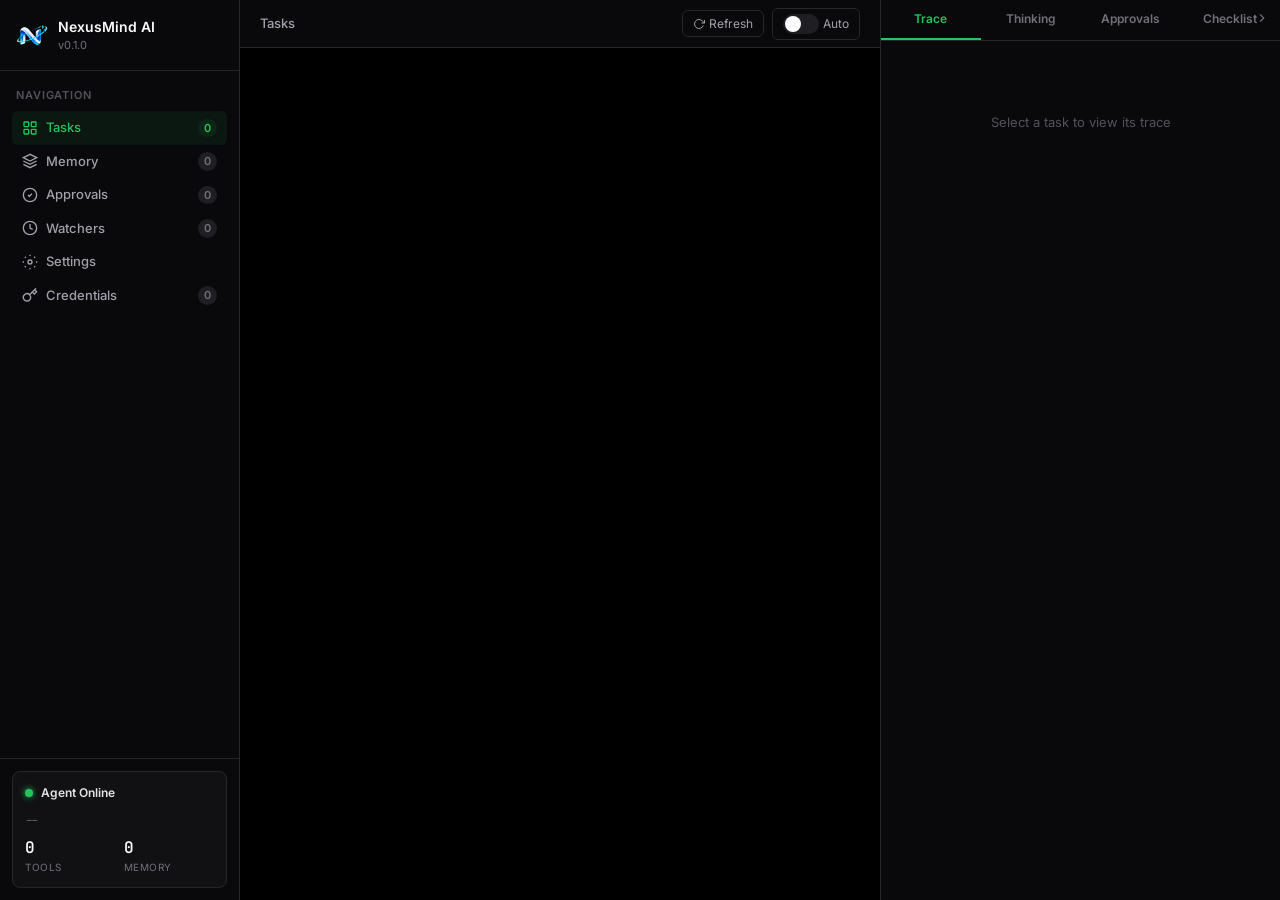
==== api/dashboard.html @ e497a843 "fix(live): dedup 3x Thinking — WS/SSE/poll shared key, WS-primary poll" ====
﻿<!DOCTYPE html>
<html lang="en">
<head>
    <meta charset="UTF-8">
    <meta name="viewport" content="width=device-width, initial-scale=1.0">
    <title>NexusMind AI</title>
    <link rel="icon" type="image/png" href="/docs/favicon.png">
    <link rel="preconnect" href="https://fonts.googleapis.com">
    <link href="https://fonts.googleapis.com/css2?family=Inter:wght@300;400;500;600;700&family=JetBrains+Mono:wght@400;500&display=swap" rel="stylesheet">
    <style>
        :root{--bg0:#000;--bg1:#09090b;--bg2:#111113;--bg3:#18181b;--bg4:#1f1f23;--bg5:#27272a;--border:#27272a;--bhover:#3f3f46;--t1:#fafafa;--t2:#e4e4e7;--t3:#a1a1aa;--t4:#71717a;--t5:#52525b;--accent:#22c55e;--ahov:#16a34a;--abg:rgba(34,197,94,.08);--abad:rgba(34,197,94,.25);--blue:#3b82f6;--bbg:rgba(59,130,246,.08);--bad:rgba(59,130,246,.25);--purple:#a855f7;--pbg:rgba(168,85,247,.08);--pad:rgba(168,85,247,.25);--yellow:#eab308;--ybg:rgba(234,179,8,.08);--yad:rgba(234,179,8,.25);--red:#ef4444;--rbg:rgba(239,68,68,.08);--rad:rgba(239,68,68,.25);--r:6px;--rm:8px;--rl:12px;--tr:120ms ease;--mono:'JetBrains Mono','SF Mono',monospace}
        *{margin:0;padding:0;box-sizing:border-box}
        body{font-family:'Inter',-apple-system,BlinkMacSystemFont,sans-serif;background:var(--bg0);color:var(--t2);-webkit-font-smoothing:antialiased;line-height:1.5;overflow:hidden;height:100vh}
        ::-webkit-scrollbar{width:6px;height:6px}::-webkit-scrollbar-track{background:transparent}::-webkit-scrollbar-thumb{background:var(--bg5);border-radius:3px}
        .app{display:flex;height:100vh}

        .sidebar{width:240px;background:var(--bg1);border-right:1px solid var(--border);display:flex;flex-direction:column;flex-shrink:0}
        .sb-head{padding:16px;border-bottom:1px solid var(--border);display:flex;align-items:center;gap:10px}
        .sb-logo{width:32px;height:32px;border-radius:8px;flex-shrink:0;object-fit:contain}
        .sb-brand-name{font-size:14px;font-weight:600;color:var(--t1)}.sb-brand-sub{font-size:11px;color:var(--t4)}
        .sb-section{padding:16px 12px 8px}.sb-section-title{font-size:11px;font-weight:600;color:var(--t5);text-transform:uppercase;letter-spacing:.08em;padding:0 4px;margin-bottom:8px}
        .sb-nav{list-style:none}.sb-nav a{display:flex;align-items:center;gap:8px;padding:7px 10px;border-radius:var(--r);color:var(--t3);text-decoration:none;font-size:13px;font-weight:500;transition:all var(--tr);cursor:pointer}
        .sb-nav a:hover{background:var(--bg3);color:var(--t2)}.sb-nav a.active{background:var(--abg);color:var(--accent)}
        .sb-nav .nb{margin-left:auto;font-size:11px;font-weight:600;background:var(--bg4);color:var(--t4);padding:1px 6px;border-radius:10px}
        .sb-nav a.active .nb{background:var(--abg);color:var(--accent)}
        .sb-nav .nb.alert{background:var(--rbg);color:var(--red);animation:pulse 1.5s ease-in-out infinite}
        .sb-status{padding:12px;margin-top:auto;border-top:1px solid var(--border)}
        .as-card{background:var(--bg2);border:1px solid var(--border);border-radius:var(--rm);padding:12px}
        .as-top{display:flex;align-items:center;gap:8px;margin-bottom:10px}
        .sdot{width:8px;height:8px;border-radius:50%;flex-shrink:0}.sdot.on{background:var(--accent);box-shadow:0 0 6px var(--accent)}.sdot.off{background:var(--red)}
        .sstats{display:grid;grid-template-columns:1fr 1fr;gap:8px}
        .sval{font-size:16px;font-weight:600;color:var(--t1);font-family:var(--mono)}.slbl{font-size:10px;color:var(--t4);text-transform:uppercase;letter-spacing:.05em}

        .main{flex:1;display:flex;flex-direction:column;min-width:0}
        .topbar{height:48px;border-bottom:1px solid var(--border);display:flex;align-items:center;justify-content:space-between;padding:0 20px;background:var(--bg1);flex-shrink:0}
        .topbar-title{font-size:13px;font-weight:500;color:var(--t3)}
        .topbar-right{display:flex;align-items:center;gap:8px}
        .tb-btn{background:none;border:1px solid var(--border);color:var(--t3);border-radius:var(--r);padding:5px 10px;font-size:12px;font-family:inherit;cursor:pointer;transition:all var(--tr);display:flex;align-items:center;gap:4px}
        .tb-btn:hover{border-color:var(--bhover);color:var(--t2);background:var(--bg3)}
        .page{flex:1;overflow-y:auto;padding:20px}

        .rpanel{width:400px;border-left:1px solid var(--border);background:var(--bg1);display:flex;flex-direction:column;flex-shrink:0;overflow:hidden;transition:width .25s ease;position:relative}
        .rpanel-toggle{position:absolute;top:7px;right:7px;z-index:5;background:none;border:none;color:var(--t4);cursor:pointer;padding:4px;border-radius:6px;display:flex;align-items:center}
        .rpanel-toggle:hover{color:var(--t1);background:var(--bg3)}
        .rpanel-toggle svg{transition:transform .25s ease}
        body.rp-min .rpanel{width:36px}
        body.rp-min .rpanel-tabs,body.rp-min .rpanel-body{display:none}
        body.rp-min .rpanel-toggle{position:static;margin-top:8px;align-self:center}
        body.rp-min .rpanel-toggle svg{transform:rotate(180deg)}
        .rp-collapsed-label{display:none;writing-mode:vertical-rl;font-size:10px;font-weight:600;letter-spacing:2px;text-transform:uppercase;color:var(--t4);margin-top:12px;cursor:pointer;user-select:none}
        body.rp-min .rp-collapsed-label{display:block}
        .rp-collapsed-label:hover{color:var(--accent)}
        .rpanel-tabs{display:flex;border-bottom:1px solid var(--border);flex-shrink:0}
        .rpanel-tab{flex:1;padding:10px;text-align:center;font-size:12px;font-weight:600;color:var(--t4);cursor:pointer;border-bottom:2px solid transparent;transition:all var(--tr)}
        .rpanel-tab:hover{color:var(--t2)}.rpanel-tab.active{color:var(--accent);border-bottom-color:var(--accent)}
        .rpanel-body{flex:1;overflow-y:auto;padding:12px}

        .input-card{background:var(--bg2);border:1px solid var(--border);border-radius:var(--rl);padding:16px 20px;margin-bottom:16px}
        .input-row{display:flex;gap:8px}
        .input-field{flex:1;background:var(--bg0);border:1px solid var(--border);border-radius:var(--r);padding:10px 14px;color:var(--t1);font-family:'Inter',sans-serif;font-size:13px;transition:all var(--tr);outline:none}
        .input-field::placeholder{color:var(--t5)}.input-field:focus{border-color:var(--accent);box-shadow:0 0 0 1px var(--accent)}
        .btn{border:none;border-radius:var(--r);padding:8px 16px;font-weight:600;font-size:13px;font-family:'Inter',sans-serif;cursor:pointer;transition:all var(--tr);display:inline-flex;align-items:center;gap:6px;white-space:nowrap}
        .btn-p{background:var(--accent);color:#000}.btn-p:hover{background:var(--ahov)}.btn-p:disabled{opacity:.4;cursor:not-allowed}
        .btn-g{background:transparent;color:var(--t3);border:1px solid var(--border)}.btn-g:hover{background:var(--bg3);color:var(--t2);border-color:var(--bhover)}
        .btn-d{background:var(--rbg);color:var(--red);border:1px solid var(--rad)}.btn-d:hover{background:rgba(239,68,68,.15)}
        .btn-sm{padding:5px 10px;font-size:12px}

        .loading-bar{display:flex;align-items:center;gap:10px;padding:14px 16px;background:var(--bg2);border:1px solid var(--border);border-radius:var(--rm);margin-bottom:12px}
        .spinner{width:14px;height:14px;border:2px solid var(--bg5);border-top-color:var(--accent);border-radius:50%;animation:spin .6s linear infinite}
        @keyframes spin{to{transform:rotate(360deg)}}

        .task-list{display:flex;flex-direction:column;gap:6px}
        .task-card{background:var(--bg2);border:1px solid var(--border);border-radius:var(--rm);padding:14px 16px;cursor:pointer;transition:all var(--tr)}
        .task-card:hover{border-color:var(--bhover)}.task-card.sel{border-color:var(--abad);background:var(--abg)}
        .tc-row{display:flex;justify-content:space-between;align-items:flex-start;gap:12px;margin-bottom:6px}
        .tc-goal{font-size:13px;font-weight:500;color:var(--t1);line-height:1.4;flex:1}
        .badge{font-size:10px;font-weight:600;padding:2px 8px;border-radius:100px;text-transform:uppercase;letter-spacing:.03em;flex-shrink:0}
        .b-completed{background:var(--abg);color:var(--accent)}.b-failed{background:var(--rbg);color:var(--red)}
        .b-executing{background:var(--ybg);color:var(--yellow)}.b-planning{background:var(--pbg);color:var(--purple)}.b-pending{background:var(--bbg);color:var(--blue)}.b-needs_instruction{background:var(--ybg);color:var(--yellow);border:1px dashed var(--yellow)}
        .tc-meta{display:flex;gap:12px;font-size:11px;color:var(--t4);font-family:var(--mono)}
        .tc-result{margin-top:8px;padding-top:8px;border-top:1px solid var(--border);font-size:12px;color:var(--t3);line-height:1.5}
        .tc-error{margin-top:8px;padding:8px 10px;background:var(--rbg);border:1px solid var(--rad);border-radius:var(--r);font-size:12px;color:var(--red)}
        .tc-actions{display:flex;gap:4px;margin-top:8px}

        .detail-header{display:flex;align-items:center;gap:8px;margin-bottom:16px}
        .detail-goal{font-size:16px;font-weight:600;color:var(--t1);flex:1}
        .detail-section{margin-bottom:16px}
        .detail-label{font-size:11px;font-weight:600;color:var(--t5);text-transform:uppercase;letter-spacing:.05em;margin-bottom:8px}
        .detail-text{font-size:13px;color:var(--t2);line-height:1.6}
        .detail-code{font-family:var(--mono);font-size:12px;background:var(--bg2);border:1px solid var(--border);border-radius:var(--r);padding:12px;color:var(--t2);overflow-x:auto;white-space:pre-wrap;word-break:break-all}

        .timeline{position:relative;padding-left:24px}
        .timeline::before{content:'';position:absolute;left:7px;top:0;bottom:0;width:1px;background:var(--border)}
        .tl-step{position:relative;margin-bottom:12px}
        .tl-dot{position:absolute;left:-20px;top:4px;width:12px;height:12px;border-radius:50%;border:2px solid var(--bg0)}
        .tl-dot.success{background:var(--accent);box-shadow:0 0 6px rgba(34,197,94,.4)}.tl-dot.failed{background:var(--red);box-shadow:0 0 6px rgba(239,68,68,.4)}
        .tl-dot.running{background:var(--yellow);animation:pulse 1.5s ease-in-out infinite}.tl-dot.pending{background:var(--t5)}
        .tl-dot.skipped{background:var(--bg4)}
        .todo-row{display:flex;align-items:center;gap:8px;padding:5px 0;border-bottom:1px dashed var(--border);font-size:13px;color:var(--t2)}
        .todo-row:last-child{border-bottom:none}
        .todo-check{font-family:var(--mono);font-size:12px;width:14px;flex-shrink:0;color:var(--t5)}
        .todo-title{flex:1}
        .todo-title.done{text-decoration:line-through;color:var(--t5)}
        .todo-title.skipped{text-decoration:line-through;color:var(--t5);opacity:.7}
        @keyframes pulse{0%,100%{opacity:1}50%{opacity:.4}}
        .tl-card{background:var(--bg2);border:1px solid var(--border);border-radius:var(--rm);padding:12px 14px;transition:all var(--tr)}
        .tl-card:hover{border-color:var(--bhover)}
        .tl-top{display:flex;justify-content:space-between;align-items:center;margin-bottom:4px}
        .tl-num{font-size:11px;font-weight:700;color:var(--t4);font-family:var(--mono)}
        .tl-desc{font-size:13px;font-weight:500;color:var(--t1)}
        .tl-tool{display:inline-flex;align-items:center;gap:4px;font-size:11px;font-weight:600;padding:2px 8px;border-radius:100px;background:var(--bbg);color:var(--blue);margin-top:6px}
        .tl-tool.high{background:var(--ybg);color:var(--yellow)}
        .tl-detail{margin-top:8px;font-family:var(--mono);font-size:11px;color:var(--t4);background:var(--bg3);border-radius:var(--r);padding:8px 10px;max-height:120px;overflow-y:auto;display:none;white-space:pre-wrap;word-break:break-all;line-height:1.5}
        .tl-detail.show{display:block}
        .tl-expand{font-size:11px;color:var(--t4);cursor:pointer;margin-top:4px}.tl-expand:hover{color:var(--accent)}

        .trace-item{padding:10px 12px;border-bottom:1px solid var(--border);transition:background var(--tr);cursor:pointer}
        .trace-item:hover{background:var(--bg3)}.trace-item:last-child{border-bottom:none}
        .ti-top{display:flex;justify-content:space-between;align-items:center;margin-bottom:4px}
        .ti-name{display:flex;align-items:center;gap:6px;font-size:12px;font-weight:500;color:var(--t2)}
        .ti-dot{width:6px;height:6px;border-radius:50%;flex-shrink:0}
        .ti-dot.reasoning{background:var(--purple)}.ti-dot.tool_call{background:var(--blue)}.ti-dot.approval{background:var(--yellow)}.ti-dot.error{background:var(--red)}
        .ti-time{font-size:10px;font-family:var(--mono);color:var(--t5)}
        .ti-detail{font-size:11px;color:var(--t4);font-family:var(--mono);max-height:60px;overflow:hidden;text-overflow:ellipsis;line-height:1.4}

        .approval-card{background:var(--bg2);border:1px solid var(--border);border-left:3px solid var(--yellow);border-radius:var(--rm);padding:12px;margin-bottom:8px}
        .ac-desc{font-size:12px;color:var(--t2);margin-bottom:8px}.ac-desc strong{color:var(--yellow)}
        .ac-actions{display:flex;gap:6px}

        .think-list{display:flex;flex-direction:column;gap:6px}
        .think-item{background:var(--bg2);border:1px solid var(--border);border-left:3px solid var(--t5);border-radius:var(--rm);padding:10px 12px;animation:fadeIn .2s ease}
        .think-item.received{border-left-color:var(--blue)}.think-item.thinking{border-left-color:var(--purple)}.think-item.step_running{border-left-color:var(--blue)}
        .think-item.tool_output{border-left-color:var(--blue)}.think-item.done{border-left-color:var(--accent)}.think-item.error{border-left-color:var(--red)}
        .think-msg{font-size:12px;font-weight:500;color:var(--t1);display:flex;align-items:center;gap:6px}
        .think-detail{margin-top:6px;font-family:var(--mono);font-size:11px;color:var(--t4);white-space:pre-wrap;word-break:break-word;line-height:1.5;max-height:120px;overflow-y:auto;display:none;background:var(--bg3);border-radius:var(--r);padding:8px 10px}
        .think-detail.show{display:block}
        .think-time{font-size:10px;font-family:var(--mono);color:var(--t5);margin-top:4px}
        .live-stream{background:var(--pbg);border:1px solid var(--pad);border-left:3px solid var(--purple);border-radius:var(--rm);padding:10px 12px;margin-bottom:10px;animation:fadeIn .2s ease}
        .live-stream-head{font-size:10px;font-weight:700;color:var(--purple);letter-spacing:.06em;text-transform:uppercase;margin-bottom:6px;display:flex;align-items:center;gap:6px}
        .live-stream-body{font-family:var(--mono);font-size:11px;color:var(--t2);line-height:1.6;white-space:pre-wrap;word-break:break-word;max-height:240px;overflow-y:auto;background:var(--bg3);border-radius:var(--r);padding:8px 10px;min-height:28px}
        .stream-cursor{display:inline-block;width:7px;height:14px;background:var(--purple);margin-left:2px;vertical-align:middle;animation:blink 1s step-end infinite}
        @keyframes blink{0%,50%{opacity:1}51%,100%{opacity:0}}
        @keyframes fadeIn{from{opacity:0;transform:translateY(-4px)}to{opacity:1}}

        .mem-search{display:flex;gap:8px;margin-bottom:12px}
        .mem-filters{display:flex;gap:4px;margin-bottom:12px;flex-wrap:wrap}
        .mem-filter{font-size:11px;font-weight:500;padding:4px 10px;border-radius:100px;border:1px solid var(--border);background:transparent;color:var(--t3);cursor:pointer;transition:all var(--tr)}
        .mem-filter:hover{border-color:var(--bhover);color:var(--t2)}.mem-filter.active{background:var(--abg);color:var(--accent);border-color:var(--abad)}
        .mem-card{background:var(--bg2);border:1px solid var(--border);border-radius:var(--rm);padding:12px;margin-bottom:6px}
        .mem-content{font-size:12px;color:var(--t2);line-height:1.5;margin-bottom:6px}
        .mem-cat{font-size:10px;font-weight:600;padding:2px 6px;border-radius:100px;display:inline-block}
        .mem-cat.reflection{background:var(--pbg);color:var(--purple)}.mem-cat.task_outcome{background:var(--bbg);color:var(--blue)}.mem-cat.skill{background:var(--abg);color:var(--accent)}

        .empty{text-align:center;padding:40px 20px;color:var(--t5);font-size:13px}
        .empty-big{padding:60px 20px}
        .empty-sub{font-size:12px;color:var(--t5);margin-top:4px}
        .toggle{position:relative;width:36px;height:20px;background:var(--bg4);border-radius:10px;cursor:pointer;transition:background var(--tr);border:none}
        .toggle.on{background:var(--accent)}
        .toggle::after{content:'';position:absolute;top:2px;left:2px;width:16px;height:16px;background:#fff;border-radius:50%;transition:transform var(--tr)}
        .toggle.on::after{transform:translateX(16px)}
        .setting-row{display:flex;justify-content:space-between;align-items:center;padding:12px 0;border-bottom:1px solid var(--border)}
        .setting-label{font-size:13px;color:var(--t2)}.setting-desc{font-size:11px;color:var(--t4);margin-top:2px}
        .tool-item{display:flex;justify-content:space-between;align-items:center;padding:8px 0;border-bottom:1px solid var(--border)}
        .tool-name{font-size:13px;font-family:var(--mono);color:var(--t2)}
        .tool-risk{font-size:10px;font-weight:600;padding:2px 6px;border-radius:100px}.tool-risk.high{background:var(--ybg);color:var(--yellow)}.tool-risk.normal{background:var(--bg3);color:var(--t4)}

        @media(max-width:900px){.sidebar{width:60px}.sb-brand-name,.sb-brand-sub,.sb-section-title,.sb-nav span,.sb-nav .nb,.sstats{display:none}.sb-nav a{justify-content:center;padding:10px}.sb-status{padding:8px}}

        .modal-overlay{position:fixed;top:0;left:0;width:100%;height:100%;background:rgba(0,0,0,.6);backdrop-filter:blur(4px);display:flex;align-items:center;justify-content:center;z-index:9999;opacity:0;animation:modalIn .15s ease forwards}
        .modal{background:var(--bg2);border:1px solid var(--border);border-radius:var(--rl);padding:24px;min-width:360px;max-width:440px;box-shadow:0 16px 48px rgba(0,0,0,.5);transform:scale(.95);animation:modalScale .15s ease forwards}
        .modal-icon{width:40px;height:40px;border-radius:50%;display:flex;align-items:center;justify-content:center;margin-bottom:16px}
        .modal-icon.warn{background:var(--rbg);border:1px solid var(--rad)}.modal-icon.warn svg{color:var(--red)}
        .modal-icon.info{background:var(--bbg);border:1px solid var(--bad)}.modal-icon.info svg{color:var(--blue)}
        .modal-icon.err{background:var(--rbg);border:1px solid var(--rad)}.modal-icon.err svg{color:var(--red)}
        .modal-title{font-size:15px;font-weight:600;color:var(--t1);margin-bottom:6px}
        .modal-desc{font-size:13px;color:var(--t3);line-height:1.5;margin-bottom:20px}
        .modal-actions{display:flex;gap:8px;justify-content:flex-end}
        @keyframes modalIn{to{opacity:1}}
        @keyframes modalScale{to{transform:scale(1)}}
    </style>
</head>
<body>
<div class="app">
    <aside class="sidebar">
        <div class="sb-head">
            <img class="sb-logo" src="/docs/nexusmind-dark-icon.png" alt="NexusMind AI" onerror="this.style.background='var(--accent)';this.alt='N'" />
            <div><div class="sb-brand-name">NexusMind AI</div><div class="sb-brand-sub">v0.1.0</div></div>
        </div>
        <div class="sb-section">
            <div class="sb-section-title">Navigation</div>
            <ul class="sb-nav">
                <li><a class="active" data-page="tasks" onclick="switchPage('tasks')">
                    <svg width="16" height="16" viewBox="0 0 24 24" fill="none" stroke="currentColor" stroke-width="2"><rect x="3" y="3" width="7" height="7" rx="1"/><rect x="14" y="3" width="7" height="7" rx="1"/><rect x="3" y="14" width="7" height="7" rx="1"/><rect x="14" y="14" width="7" height="7" rx="1"/></svg>
                    <span>Tasks</span><span class="nb" id="taskCount">0</span></a></li>
                <li><a data-page="memory" onclick="switchPage('memory')">
                    <svg width="16" height="16" viewBox="0 0 24 24" fill="none" stroke="currentColor" stroke-width="2"><path d="M12 2L2 7l10 5 10-5-10-5z"/><path d="M2 17l10 5 10-5"/><path d="M2 12l10 5 10-5"/></svg>
                    <span>Memory</span><span class="nb" id="memCount">0</span></a></li>
                <li><a data-page="approvals" onclick="switchPage('approvals')">
                    <svg width="16" height="16" viewBox="0 0 24 24" fill="none" stroke="currentColor" stroke-width="2"><path d="M12 22c5.523 0 10-4.477 10-10S17.523 2 12 2 2 6.477 2 12s4.477 10 10 10z"/><path d="M9 12l2 2 4-4"/></svg>
                    <span>Approvals</span><span class="nb" id="approvalCount">0</span></a></li>
                <li><a data-page="watchers" onclick="switchPage('watchers')">
                    <svg width="16" height="16" viewBox="0 0 24 24" fill="none" stroke="currentColor" stroke-width="2"><circle cx="12" cy="12" r="10"/><polyline points="12 6 12 12 16 14"/></svg>
                    <span>Watchers</span><span class="nb" id="watcherCount">0</span></a></li>
                <li><a data-page="settings" onclick="switchPage('settings')">
                    <svg width="16" height="16" viewBox="0 0 24 24" fill="none" stroke="currentColor" stroke-width="2"><circle cx="12" cy="12" r="3"/><path d="M12 1v2M12 21v2M4.22 4.22l1.42 1.42M18.36 18.36l1.42 1.42M1 12h2M21 12h2M4.22 19.78l1.42-1.42M18.36 5.64l1.42-1.42"/></svg>
                    <span>Settings</span></a></li>
                <li><a data-page="credentials" onclick="switchPage('credentials')">
                    <svg width="16" height="16" viewBox="0 0 24 24" fill="none" stroke="currentColor" stroke-width="2"><path d="M21 2l-2 2m-7.61 7.61a5.5 5.5 0 1 1-7.778 7.778 5.5 5.5 0 0 1 7.777-7.777zm0 0L15.5 7.5m0 0l3 3L22 7l-3-3m-3.5 3.5L19 4"/></svg>
                    <span>Credentials</span><span class="nb" id="credCount">0</span></a></li>
            </ul>
        </div>
        <div class="sb-status">
            <div class="as-card">
                <div class="as-top"><div class="sdot on" id="agentDot"></div><span style="font-size:12px;font-weight:600;color:var(--t2)" id="agentLabel">Agent Online</span></div>
                <div style="font-size:11px;color:var(--t4);margin-bottom:8px;font-family:var(--mono)" id="agentModel">--</div>
                <div class="sstats">
                    <div><div class="sval" id="toolCount">0</div><div class="slbl">Tools</div></div>
                    <div><div class="sval" id="memSize">0</div><div class="slbl">Memory</div></div>
                </div>
            </div>
        </div>
    </aside>

    <div class="main">
        <div class="topbar">
            <div class="topbar-title" id="pageTitle">Tasks</div>
            <div class="topbar-right">
                <button class="tb-btn" onclick="refreshAll()">
                    <svg width="12" height="12" viewBox="0 0 24 24" fill="none" stroke="currentColor" stroke-width="2"><polyline points="23 4 23 10 17 10"/><path d="M20.49 15a9 9 0 1 1-2.12-9.36L23 10"/></svg>
                    Refresh
                </button>
                <button class="tb-btn" id="autoRefreshBtn" onclick="toggleAutoRefresh()">
                    <div class="toggle" id="autoToggle"></div>
                    Auto
                </button>
            </div>
        </div>
        <div class="page" id="pageContent"></div>
    </div>

    <aside class="rpanel">
        <button class="rpanel-toggle" onclick="toggleRPanel()" title="Minimize / restore panel (state is remembered)">
            <svg width="14" height="14" viewBox="0 0 24 24" fill="none" stroke="currentColor" stroke-width="2"><polyline points="9 18 15 12 9 6"/></svg>
        </button>
        <div class="rp-collapsed-label" onclick="toggleRPanel()" title="Restore panel">Panel</div>
        <div class="rpanel-tabs">
            <div class="rpanel-tab active" onclick="switchRTab('trace')">Trace</div>
            <div class="rpanel-tab" onclick="switchRTab('thinking')">Thinking</div>
            <div class="rpanel-tab" onclick="switchRTab('approvals')">Approvals</div>
            <div class="rpanel-tab" onclick="switchRTab('checklist')">Checklist</div>
        </div>
        <div class="rpanel-body" id="rpanelBody">
            <div class="empty empty-big">Select a task to view its trace</div>
        </div>
    </aside>
</div>

<script>
const S={tasks:[],selected:null,page:'tasks',rtab:'trace',autoRefresh:false,pollInterval:null,agentStatus:null,approvals:[],memory:[],memFilter:'all',liveEvents:[],liveTaskId:null,liveStatus:'running',livePoll:null,watchers:[]};

function esc(t){const d=document.createElement('div');d.textContent=t;return d.innerHTML}

/* ── Custom Modal ─────────────────────────────────────────────── */
function showModal({type,title,message,confirmText='Confirm',cancelText='Cancel',onConfirm}){
  const old=document.getElementById('modalRoot');if(old)old.remove();
  const svgs={danger:'<svg width="20" height="20" viewBox="0 0 24 24" fill="none" stroke="currentColor" stroke-width="2"><path d="M10.29 3.86L1.82 18a2 2 0 001.71 3h16.94a2 2 0 001.71-3L13.71 3.86a2 2 0 00-3.42 0z"/><line x1="12" y1="9" x2="12" y2="13"/><line x1="12" y1="17" x2="12.01" y2="17"/></svg>',error:'<svg width="20" height="20" viewBox="0 0 24 24" fill="none" stroke="currentColor" stroke-width="2"><circle cx="12" cy="12" r="10"/><line x1="15" y1="9" x2="9" y2="15"/><line x1="9" y1="9" x2="15" y2="15"/></svg>',info:'<svg width="20" height="20" viewBox="0 0 24 24" fill="none" stroke="currentColor" stroke-width="2"><circle cx="12" cy="12" r="10"/><line x1="12" y1="8" x2="12" y2="12"/><line x1="12" y1="16" x2="12.01" y2="16"/></svg>'};
  const ic={danger:'warn',error:'err',info:'info'};
  document.body.insertAdjacentHTML('beforeend',
    '<div class="modal-overlay" id="modalRoot"><div class="modal"><div class="modal-icon '+(ic[type]||'info')+'">'+(svgs[type]||svgs.info)+'</div><div class="modal-title">'+esc(title)+'</div><div class="modal-desc">'+esc(message)+'</div><div class="modal-actions">'+(cancelText?'<button class="btn btn-g" onclick="closeModal()">'+esc(cancelText)+'</button>':'')+'<button class="btn '+(type==='danger'?'btn-d':'btn-p')+'" id="modalConfirmBtn">'+esc(confirmText)+'</button></div></div></div>');
  document.getElementById('modalConfirmBtn').onclick=()=>{closeModal();if(onConfirm)onConfirm()};
}
function closeModal(){const m=document.getElementById('modalRoot');if(m)m.remove()}
function modalConfirm(title,msg){return new Promise(r=>{showModal({type:'danger',title,message:msg,confirmText:'Delete',cancelText:'Cancel',onConfirm:()=>r(true)});document.onkeydown=e=>{if(e.key==='Escape'){closeModal();document.onkeydown=null;r(false)}}})}
function modalAlert(title,msg,type){showModal({type:type||'info',title,message:msg,confirmText:'OK',cancelText:'',onConfirm(){}})}

/* ── Navigation ───────────────────────────────────────────────── */
function switchPage(p){S.page=p;document.querySelectorAll('.sb-nav a').forEach(a=>{a.classList.toggle('active',a.dataset.page===p)});document.getElementById('pageTitle').textContent={tasks:'Tasks',memory:'Memory',approvals:'Approvals',watchers:'Watchers',settings:'Settings',credentials:'Credentials'}[p];renderPage()}
function switchRTab(t){S.rtab=t;document.querySelectorAll('.rpanel-tab').forEach((tab,i)=>{tab.classList.toggle('active',(i===0&&t==='trace')||(i===1&&t==='thinking')||(i===2&&t==='approvals')||(i===3&&t==='checklist'))});renderRPanel()}
function renderPage(){const c=document.getElementById('pageContent');if(S.page==='tasks')renderTasksPage(c);else if(S.page==='memory')renderMemoryPage(c);else if(S.page==='approvals')renderApprovalsPage(c);else if(S.page==='watchers')renderWatchersPage(c);else if(S.page==='settings')renderSettingsPage(c);else if(S.page==='credentials')renderCredentialsPage(c)}
function renderRPanel(){const c=document.getElementById('rpanelBody');if(S.rtab==='trace')renderTracePanel(c);else if(S.rtab==='thinking')renderThinkingPanel(c);else if(S.rtab==='checklist')renderChecklistPanel(c);else renderApprovalPanel(c)}

/* ── Task Views — flicker-free: shell is persistent, only taskListEl diffs ── */
let _taskRenderRaf=null; let _lastTaskListHtml="";
function getTaskListInnerHtml(){
  if(S.selected){return renderDetail(S.selected)}
  if(S.tasks.length===0){return '<div class="empty empty-big"><div style="font-size:24px;opacity:.3;margin-bottom:12px">&#9881;</div>No tasks yet<div class="empty-sub">Submit a goal above to get started</div></div>'}
  let out=""; S.tasks.forEach(t=>{
    const a=S.selected&&S.selected.id===t.id;
    const isNeeds=t.status==='needs_instruction';
    out+='<div class="task-card'+(a?' sel':'')+(isNeeds?' style="border-left:3px solid var(--yellow)"':'')+'" onclick="selectTask(\''+t.id+'\')"><div class="tc-row"><div class="tc-goal">'+(isNeeds?'⚠️ ':'')+esc(t.goal)+'</div><span class="badge b-'+t.status+'">'+t.status.replace('_',' ')+'</span></div><div class="tc-meta"><span>'+(t.steps_count||0)+' steps</span><span>'+t.id.slice(0,8)+'</span>'+(isNeeds?'<span style="color:var(--yellow)">needs instruction</span>':'')+'</div>'+(t.result?'<div class="tc-result">'+esc(t.result.slice(0,300))+'</div>':'')+(t.error?'<div class="tc-error">'+esc(t.error)+'</div>':'')+'<div class="tc-actions">'+(isNeeds?'<button class="btn btn-p btn-sm" onclick="event.stopPropagation();quickFixInstruction(\''+t.id+'\')">✨ Create Instruction</button>':'')+'<button class="btn btn-d btn-sm" onclick="event.stopPropagation();deleteTask(\''+t.id+'\')">Delete</button></div></div>'});
  return out;
}
function patchTaskListEl(){
  const el=document.getElementById('taskListEl');
  if(!el) return;
  const html=getTaskListInnerHtml();
  if(html===_lastTaskListHtml) {
    if(S.selected&&S.selected.elapsed_seconds!=null){
      const eb=document.getElementById('detailElapsed');
      if(eb) eb.textContent='⏱ '+S.selected.elapsed_seconds+'s';
      const sb=document.getElementById('detailStatus');
      if(sb) { sb.textContent=S.selected.status.replace('_',' '); sb.className='badge b-'+S.selected.status; }
    }
    return;
  }
  // elapsed-only change → patch badges without full reflow
  const strip=s=>s.replace(/id="detailElapsed"[^>]*>.*?<\/span>/g,'').replace(/id="detailStatus"[^>]*>.*?<\/span>/g,'');
  if(_lastTaskListHtml && strip(html)===strip(_lastTaskListHtml)){
    const eb=document.getElementById('detailElapsed');
    if(eb && S.selected) eb.textContent='⏱ '+S.selected.elapsed_seconds+'s';
    const sb=document.getElementById('detailStatus');
    if(sb && S.selected){ sb.textContent=S.selected.status.replace('_',' '); sb.className='badge b-'+S.selected.status; }
    _lastTaskListHtml=html;
    return;
  }
  _lastTaskListHtml=html;
  const page=document.getElementById('pageContent');
  const sTop=page? page.scrollTop : 0;
  el.innerHTML=html;
  if(page) page.scrollTop=sTop;
  setTimeout(renderStreamBubble,0);
}
function queueTaskListPatch(){
  if(_taskRenderRaf) return;
  _taskRenderRaf=requestAnimationFrame(()=>{ _taskRenderRaf=null; patchTaskListEl(); });
}
function renderTasksPage(c){
  const hasShell=c.querySelector('#taskListEl') && c.querySelector('#goalInput');
  if(hasShell){
    // incremental: keep input focus/value, only update list
    const inp=document.getElementById('goalInput');
    const keepVal=inp? inp.value : "";
    const keepFocus=document.activeElement===inp;
    patchTaskListEl();
    const inp2=document.getElementById('goalInput');
    if(inp2 && keepFocus) { inp2.focus(); try{ inp2.setSelectionRange(keepVal.length, keepVal.length);}catch(e){} }
    return;
  }
  // first build — create shell once
  _lastTaskListHtml="";
  let html='<div class="input-card"><div class="input-row"><input class="input-field" id="goalInput" placeholder="Describe what you want the agent to do..." /><button class="btn btn-p" id="submitBtn" onclick="submitTask()"><svg width="14" height="14" viewBox="0 0 24 24" fill="none" stroke="currentColor" stroke-width="2.5"><polygon points="5 3 19 12 5 21 5 3"/></svg> Run</button></div><div style="font-size:11px;color:var(--t5);margin-top:6px">AI decides steps automatically — short tasks finish in 3–5 steps, large builds stream up to 120.</div></div>';
  if(!S.selected) html+='<div id="loadingBar" class="loading-bar" style="display:none"><div class="spinner"></div><span style="font-size:12px;color:var(--t3)">Agent is working...</span><button class="btn btn-d btn-sm" style="margin-left:auto" onclick="cancelCurrentTask()">Cancel</button></div>';
  else html+='<div id="loadingBar" style="display:none"></div>';
  html+='<div class="task-list" id="taskListEl"></div>';
  c.innerHTML=html;
  const inp=document.getElementById('goalInput');
  if(inp){ inp.addEventListener('keypress',e=>{if(e.key==='Enter')submitTask()}); inp.focus(); }
  patchTaskListEl();
}

function quickFixInstruction(taskId){
  const t=S.tasks.find(x=>x.id===taskId);
  if(!t) return;
  const watcherType=t.watcher_type||'github';
  const suggestion=watcherType==='github' ? 'when a pr arrives, test every PR separately, if tests fail decline with comment, if clean and relevant merge it, otherwise reject with reason' : 'when a '+watcherType+' event arrives, handle it helpfully';
  switchPage('memory');
  setTimeout(()=>{
    const ta=document.getElementById('memNewText');
    if(ta){ta.value=suggestion; ta.focus(); ta.scrollIntoView({behavior:'smooth'});}
  },200);
}

function renderDetail(t){
  const isNeeds=t.status==='needs_instruction';
  const isRunning=['planning','executing','pending'].includes(t.status)||(S.liveTaskId===t.id&&!['completed','failed'].includes(S.liveStatus));
  let h='<div class="detail-header"><button class="btn btn-g btn-sm" onclick="S.selected=null;renderPage()">&larr; Back</button><div class="detail-goal">'+esc(t.goal)+'</div><span id="detailStatus" class="badge b-'+t.status+'">'+t.status.replace('_',' ')+'</span>'+(t.elapsed_seconds!=null?'<span id="detailElapsed" class="badge" style="background:var(--bg3);color:var(--t4);border:1px solid var(--border)">⏱ '+t.elapsed_seconds+'s</span>':'')+(isNeeds?'<button class="btn btn-p btn-sm" onclick="quickFixInstruction(\''+t.id+'\')">✨ Create Instruction</button>':'')+(isRunning?'<button class="btn btn-d btn-sm" onclick="cancelCurrentTask()">⏹ Cancel</button>':'')+'<button class="btn btn-d btn-sm" onclick="deleteTask(\''+t.id+'\')">Delete</button></div>';
  if(isNeeds){h+='<div class="detail-section" style="background:var(--ybg);border:1px solid var(--yad);border-radius:8px;padding:12px"><div style="font-size:13px;font-weight:600;color:var(--yellow);margin-bottom:6px">⚠️ Needs your instruction — nothing was executed</div><div style="font-size:12px;color:var(--t3);line-height:1.6">This watcher detected an event but you have no matching standing instruction. Add one in <b>Memory → instruction</b> to auto-handle future events. Telegram was notified (once per 6h). Click <b>Create Instruction</b> for a suggestion.</div></div>';}
  // "What is doing" banner like opencode — show active todo (in_progress) or fallback to current step
  if(isRunning){
    let activeTodo=null, activeStep=null;
    if(t.todos&&t.todos.length){activeTodo=t.todos.find(x=>x.status==='in_progress')||t.todos.find(x=>x.status==='pending')}
    if(t.steps&&t.steps.length) activeStep=t.steps[t.steps.length-1];
    const doing = activeTodo? ('Working on: '+activeTodo.title) : (activeStep? ('Doing: '+activeStep.description) : 'Thinking...');
    const tool = activeTodo? '' : (activeStep&&activeStep.tool_name? ' — '+activeStep.tool_name : '');
    h+='<div class="detail-section" style="background:var(--abg);border:1px solid var(--abad);border-radius:8px;padding:10px 12px;display:flex;align-items:center;gap:8px"><div class="spinner" style="width:14px;height:14px;border-width:2px;border-top-color:var(--accent)"></div><div style="flex:1"><div style="font-size:12px;font-weight:600;color:var(--accent)">'+esc(doing)+'<span style="font-weight:400;color:var(--t3)">'+esc(tool)+'</span></div><div style="font-size:11px;color:var(--t4)">Live — what the agent is thinking / writing right now</div></div><span style="font-size:10px;color:var(--t5)">WS live</span></div>';
    h+='<div data-stream-bubble class="live-stream" style="display:none"><div class="live-stream-head">▌ Agent is writing — word to word live</div><div data-stream-body class="live-stream-body"></div></div>';
  }
  if(S.liveEvents.length>0&&S.liveTaskId===t.id){h+='<div class="detail-section"><div class="detail-label">Live Activity <span style="font-weight:400;color:var(--t5)">('+S.liveEvents.length+' events · click detail to expand)</span></div><div class="think-list">';S.liveEvents.forEach((e,i)=>{h+='<div class="think-item '+esc(e.type)+'" onclick="this.querySelector(\'.think-detail\')&&this.querySelector(\'.think-detail\').classList.toggle(\'show\')" style="cursor:pointer"><div class="think-msg">'+thinkIcon(e,i===S.liveEvents.length-1,!['completed','failed'].includes(S.liveStatus))+esc(e.message)+'<span style="margin-left:auto;font-size:10px;color:var(--t5);font-family:var(--mono)">'+new Date(e.time*1000).toLocaleTimeString()+'</span></div>'+(e.detail?'<div class="think-detail'+(i>=S.liveEvents.length-3?' show':'')+'">'+esc(e.detail)+'</div>':'')+'</div>'});h+='</div></div>'}
  if(t.result){const isFileResult=t.result.includes('Saved to:');h+='<div class="detail-section"><div class="detail-label">Result</div><div class="detail-code" style="'+(isFileResult?'border-left:3px solid var(--accent);background:var(--abg)':'')+'">'+esc(t.result)+'</div>'+(isFileResult?'<div style="margin-top:8px;font-size:11px;color:var(--accent)">📁 Check <code>output/</code> or <code>projects/</code> folder for saved files</code></div>':'')+'</div>';}
  if(t.error)h+='<div class="detail-section"><div class="detail-label">Error</div><div class="tc-error">'+esc(t.error)+'</div></div>';
  if(t.todos&&t.todos.length>0){const done=t.todos.filter(x=>x.status==='completed').length;h+='<div class="detail-section"><div class="detail-label">TODO Checklist ('+done+'/'+t.todos.length+')</div>';t.todos.forEach(td=>{const st=td.status||'pending';let dot,chk;if(st==='completed'){dot='<span class="sdot on" style="background:var(--accent)"></span>';chk='[x]'}else if(st==='in_progress'){dot='<span class="tl-dot running" style="position:static;display:inline-block;margin-left:-2px"></span>';chk='[ ]'}else if(st==='skipped'){dot='<span class="tl-dot skipped" style="position:static;display:inline-block;background:var(--red);opacity:.6;margin-left:-2px"></span>';chk='[ ]'}else{dot='<span class="tl-dot pending" style="position:static;display:inline-block;margin-left:-2px"></span>';chk='[ ]'}const cls=st==='completed'||st==='skipped'?' done':'';h+='<div class="todo-row"><span class="todo-check">'+chk+'</span>'+dot+'<span class="todo-title'+cls+'">'+esc(td.title||'')+'</span></div>'});h+='</div>'}
  if(t.steps&&t.steps.length>0){h+='<div class="detail-section"><div class="detail-label">Steps ('+t.steps.length+')</div><div class="timeline">';t.steps.forEach((s,i)=>{const tc=s.tool_name&&(s.tool_name==='execute_code'||s.tool_name==='run_command')?' high':'';h+='<div class="tl-step"><div class="tl-dot '+s.status+'"></div><div class="tl-card"><div class="tl-top"><div class="tl-desc">'+esc(s.description)+'</div><span class="tl-num" style="display:flex;align-items:center;gap:6px">'+(s.status?'<span class="tl-tool" style="margin:0;padding:1px 6px;font-size:10px">'+esc(s.status)+'</span>':'')+'#'+(i+1)+'</span></div>'+(s.tool_name?'<div class="tl-tool'+tc+'">'+esc(s.tool_name)+'</div>':'')+(s.tool_args&&Object.keys(s.tool_args).length?'<div class="tl-expand" onclick="this.nextElementSibling.classList.toggle(\'show\')">Show args</div><div class="tl-detail">'+esc(JSON.stringify(s.tool_args,null,2))+'</div>':'')+(s.result?'<div class="tc-result">'+esc(s.result.slice(0,200))+'</div>':'')+(s.error?'<div class="tc-error">'+esc(s.error)+'</div>':'')+'</div></div>'});h+='</div></div>'}
  return h}

/* ── Right Panel Views ────────────────────────────────────────── */
function renderTracePanel(c){
  if(!S.selected||!S.selected.trace||!S.selected.trace.length){c.innerHTML='<div class="empty empty-big">No trace data</div>';return}
  let h='<div style="font-size:11px;color:var(--t5);margin-bottom:8px">'+S.selected.trace.length+' span'+(S.selected.trace.length!==1?'s':'')+'</div>';
  S.selected.trace.forEach(s=>{const d=typeof s.output==='string'?s.output.slice(0,150):JSON.stringify(s.output||s.input||{}).slice(0,150);h+='<div class="trace-item"><div class="ti-top"><div class="ti-name"><span class="ti-dot '+s.kind+'"></span>'+esc(s.name)+'</div><span class="ti-time">'+(s.duration_ms||0)+'ms</span></div><div class="ti-detail">'+esc(d)+'</div></div>'});c.innerHTML=h}

function thinkIcon(e,isLast,running){
  if(e.type==='thinking')return(running&&isLast)?'<div class="spinner" style="width:10px;height:10px;border-width:1.5px"></div>':'<span style="color:var(--t5)">&#9679;</span>';
  if(e.type==='done')return'<span style="color:#22c55e">&#10003;</span>';
  if(e.type==='error')return'<span style="color:var(--red)">&#10007;</span>';
  if(e.type==='step_running')return(running&&isLast)?'<div class="spinner" style="width:10px;height:10px;border-width:1.5px;border-top-color:var(--blue)"></div>':'<span style="color:var(--blue)">&#9679;</span>';
  if(e.type==='received')return'<span style="color:var(--blue)">&#9679;</span>';
  if(e.type==='token')return'<span style="color:var(--purple)">▌</span>';
  if(e.type==='tool_delta')return'<span style="color:var(--blue)">▸</span>';
  if(e.type==='todo_update')return'<span style="color:var(--accent)">☑</span>';
  return''}

function renderThinkingPanel(c){
  const evs=S.liveEvents||[];
  if(!evs.length){c.innerHTML='<div class="empty empty-big">No live events yet<div class="empty-sub">Submit a task to see live thinking — checklist & tool output stream in real time</div></div>';return}
  const running=!['completed','failed'].includes(S.liveStatus);
  const elapsed=S.tasks.find(x=>x.id===S.liveTaskId)?.elapsed_seconds||0;
  let h='<div data-stream-bubble class="live-stream" style="display:none"><div class="live-stream-head">▌ Agent is writing — word to word live</div><div data-stream-body class="live-stream-body"></div></div><div style="display:flex;justify-content:space-between;align-items:center;margin-bottom:8px"><span style="font-size:11px;color:var(--t5)">'+evs.length+' event'+(evs.length!==1?'s':'')+' · '+elapsed+'s'+(running?' <span class="spinner" style="display:inline-block;width:9px;height:9px;border-width:1.5px;vertical-align:middle"></span>':'')+'</span><span style="font-size:10px;color:var(--t5);font-family:var(--mono)">WS+SSE+poller</span></div><div class="think-list">';
  // Hide raw token deltas and raw JSON fragments; keep meaningful thinking/step/tool/todo
  const filtered=evs.filter(e=>{
    if(e.type==='token') return false;
    const m=(e.message||'')+''; const d=(e.detail||'')+'';
    if(m.trim().startsWith('{"description"')||d.trim().startsWith('{"description"')) return false;
    if(m.includes('"tool_name":')&&m.includes('"tool_args"')&&m.length<400) return false;
    if(m.length>500 && m.includes('"title":') && m.includes('"status":')) return false;
    // Keep short todo JSON as detail, but not as message row
    return true;
  });
  // Show what is thinking vs what is writing — map types to labels like opencode Task tab
  filtered.forEach((e,i)=>{
    const isTool=e.type==='tool_output'||e.type==='step_running'||e.type==='tool_delta';
    const isThinking=e.type==='thinking';
    const label = isThinking? '💭 Thinking: ' : (e.type==='step_running'? '⚙️ Doing: ' : (e.type==='tool_output'? '📝 Wrote: ' : (e.type==='todo_update'? '☑ Checklist: ' : '')));
    h+='<div class="think-item '+esc(e.type)+'" style="'+(isTool?'border-left-color:var(--blue)':isThinking?'border-left-color:var(--purple)':'')+'" onclick="this.querySelector(\'.think-detail\')&&this.querySelector(\'.think-detail\').classList.toggle(\'show\')"><div class="think-msg">'+thinkIcon(e,i===filtered.length-1,running)+esc(label+e.message)+'</div>'+(e.detail?'<div class="think-detail'+(i>=filtered.length-2||e.type==='error'||e.type==='todo_update'?' show':'')+'" style="'+(e.detail.length>400?'max-height:220px;overflow-y:auto':'')+'">'+esc(e.detail)+'</div>':'')+'<div class="think-time">'+new Date(e.time*1000).toLocaleTimeString()+'</div></div>'});
  h+='</div>';c.innerHTML=h;c.scrollTop=c.scrollHeight;setTimeout(renderStreamBubble,0)}

function renderApprovalPanel(c){
  if(!S.approvals.length){c.innerHTML='<div class="empty empty-big">No pending approvals</div>';return}
  let h='';S.approvals.forEach(a=>{h+='<div class="approval-card"><div class="ac-desc"><strong>'+esc(a.tool_name||'Unknown')+'</strong><br>'+esc(a.description||a.step_id)+'</div><div class="ac-actions"><button class="btn btn-p btn-sm" onclick="resolveApproval(\''+a.step_id+'\',true)">Approve</button><button class="btn btn-d btn-sm" onclick="resolveApproval(\''+a.step_id+'\',false)">Deny</button></div></div>'});c.innerHTML=h}

function renderChecklistPanel(c){
  let todos=null;
  if(S.liveTaskId){const lt=S.tasks.find(x=>x.id===S.liveTaskId);if(lt&&lt.todos)todos=lt.todos}
  if(!todos&&S.selected&&S.selected.todos)todos=S.selected.todos;
  if(!todos||!todos.length){c.innerHTML='<div class="empty empty-big">No checklist yet<div class="empty-sub">The agent\'s live TODO list appears here while it works (todowrite live)</div></div>';return}
  const done=todos.filter(x=>x.status==='completed').length;
  const running=!['completed','failed'].includes(S.liveStatus);
  let h='<div style="display:flex;justify-content:space-between;align-items:center;margin-bottom:8px"><span style="font-size:11px;color:var(--t5)">TODO Checklist '+done+'/'+todos.length+(running?' <span class="spinner" style="display:inline-block;width:9px;height:9px;border-width:1.5px;vertical-align:middle"></span>':'')+'</span><span style="font-size:10px;color:var(--t5);font-family:var(--mono)">WS live</span></div><div class="task-list">';
  todos.forEach(td=>{const st=td.status||'pending';let dot,chk,pri=td.priority||'medium';
    if(st==='completed'){dot='<span class="sdot on" style="background:var(--accent)"></span>';chk='[x]'}
    else if(st==='in_progress'){dot='<span class="tl-dot running" style="position:static;display:inline-block;margin-left:-2px"></span>';chk='[~]'}
    else if(st==='skipped'||st==='cancelled'){dot='<span class="tl-dot skipped" style="position:static;display:inline-block;background:var(--red);opacity:.6;margin-left:-2px"></span>';chk='[-]'}
    else{dot='<span class="tl-dot pending" style="position:static;display:inline-block;margin-left:-2px"></span>';chk='[ ]'}
    const priColor=pri==='high'?'var(--red)':pri==='low'?'var(--t4)':'var(--yellow)';
    h+='<div class="todo-row"><span class="todo-check">'+chk+'</span>'+dot+'<span class="todo-title'+((st==='completed'||st==='skipped'||st==='cancelled')?' done':'')+'">'+esc(td.title||td.content||'')+'</span><span style="font-size:9px;font-weight:700;padding:1px 5px;border-radius:100px;border:1px solid '+priColor+';color:'+priColor+'">'+esc(pri)+'</span></div>'});
  h+='</div>';c.innerHTML=h;c.scrollTop=c.scrollHeight}

/* ── Memory Page ──────────────────────────────────────────────── */
function renderMemoryPage(c){
  let h='<div class="input-card"><textarea class="input-field" id="memNewText" rows="2" placeholder="Add memory manually... e.g. a standing instruction like \'when a pr arrives, review and merge or decline with comment\'"></textarea><div style="display:flex;gap:8px;margin-top:8px;align-items:center"><select class="input-field" id="memNewCat" style="max-width:180px"><option value="instruction">instruction</option><option value="reflection">reflection</option><option value="task_outcome">task_outcome</option><option value="skill">skill</option><option value="general" selected>general</option></select><button class="btn btn-g btn-sm" onclick="addMemory()">Add Memory</button></div></div>';
  h+='<div class="input-card"><div class="mem-search"><input class="input-field" id="memSearch" placeholder="Search memory..." /><button class="btn btn-g" onclick="searchMemory()">Search</button></div><div class="mem-filters"><button class="mem-filter'+(S.memFilter==='all'?' active':'')+'" onclick="filterMem(\'all\')">All</button><button class="mem-filter'+(S.memFilter==='instruction'?' active':'')+'" onclick="filterMem(\'instruction\')">Instructions</button><button class="mem-filter'+(S.memFilter==='reflection'?' active':'')+'" onclick="filterMem(\'reflection\')">Reflections</button><button class="mem-filter'+(S.memFilter==='task_outcome'?' active':'')+'" onclick="filterMem(\'task_outcome\')">Task Outcomes</button><button class="mem-filter'+(S.memFilter==='skill'?' active':'')+'" onclick="filterMem(\'skill\')">Skills</button></div>';
  if(S.memFilter!=='all'){h+='<div style="margin-top:8px"><button class="btn btn-d btn-sm" onclick="clearMemCategory(\''+S.memFilter+'\')">Clear all '+esc(S.memFilter)+'</button></div>'}
  h+='</div>';
  h+='<div class="task-list">';if(!S.memory.length){h+='<div class="empty empty-big">No memory entries yet</div>'}else{S.memory.forEach(m=>{h+='<div class="mem-card"><div class="mem-content">'+esc(m.content.slice(0,300))+'</div><div style="display:flex;justify-content:space-between;align-items:center;margin-top:6px"><span class="mem-cat '+m.category+'">'+m.category+'</span><button class="btn btn-d btn-sm" title="Delete this memory" onclick="deleteMemory(\''+(m.id||'')+'\')">Delete</button></div></div>'})}
  h+='</div>';c.innerHTML=h;const inp=document.getElementById('memSearch');if(inp)inp.addEventListener('keypress',e=>{if(e.key==='Enter')searchMemory()})}

async function deleteMemory(id){if(!id||!confirm('Delete this memory entry?'))return;try{await fetch('/api/memory/'+id,{method:'DELETE'});await searchMemory()}catch(e){alert('Failed to delete')}}

async function addMemory(){const t=document.getElementById('memNewText'),cat=document.getElementById('memNewCat');if(!t||!t.value.trim())return alert('Enter some content first');try{const res=await fetch('/api/memory',{method:'POST',headers:{'Content-Type':'application/json'},body:JSON.stringify({content:t.value.trim(),category:cat?cat.value:'general'})});if(!res.ok){const d=await res.json().catch(()=>({}));throw new Error(d.detail||'Failed to add')}t.value='';await refreshMemoryCount()}catch(e){alert(e.message||'Failed to add')}}

async function clearMemCategory(cat){if(!confirm('Delete ALL "'+cat+'" memory entries?'))return;try{await fetch('/api/memory/clear/'+cat,{method:'POST'});S.memFilter='all';await refreshMemoryCount()}catch(e){alert('Failed to clear')}}

function renderApprovalsPage(c){
  let h='<div class="task-list">';if(!S.approvals.length){h+='<div class="empty empty-big">No pending approvals</div>'}else{S.approvals.forEach(a=>{h+='<div class="approval-card"><div class="ac-desc"><strong>'+esc(a.tool_name||'Unknown')+'</strong><br>'+esc(a.description||a.step_id)+'</div><div class="ac-actions"><button class="btn btn-p btn-sm" onclick="resolveApproval(\''+a.step_id+'\',true)">Approve</button><button class="btn btn-d btn-sm" onclick="resolveApproval(\''+a.step_id+'\',false)">Deny</button></div></div>'})}
  h+='</div>';c.innerHTML=h}

function renderSettingsPage(c){
  let h='<div class="input-card"><div style="display:flex;justify-content:space-between;align-items:center;margin-bottom:16px"><div class="detail-label" style="margin:0">Approval Mode</div><div id="approvalModeStatus" style="font-size:11px;color:var(--t4)">Loading...</div></div>';
  h+='<div style="display:flex;gap:8px;margin-bottom:12px">';
  h+='<button class="btn btn-g btn-sm" id="modeSmart" onclick="setApprovalMode(\'smart\')">🧠 Smart</button>';
  h+='<button class="btn btn-g btn-sm" id="modeAlways" onclick="setApprovalMode(\'always\')">🔔 Always Ask</button>';
  h+='<button class="btn btn-g btn-sm" id="modeNever" onclick="setApprovalMode(\'never\')">⚡ Never</button>';
  h+='</div>';
  h+='<div style="font-size:11px;color:var(--t4);line-height:1.5">';
  h+='<b>Smart:</b> Auto-approve safe commands (ls, cat, git status), ask only for dangerous ones<br>';
  h+='<b>Always:</b> Ask for every high-risk tool (execute_code, run_command)<br>';
  h+='<b>Never:</b> Auto-approve everything (fast but risky)';
  h+='</div></div>';

  h+='<div class="input-card"><div class="detail-label" style="margin-bottom:12px">Telegram (Remote Approvals)</div>';
  h+='<div id="telegramStatus" style="font-size:12px;color:var(--t4);margin-bottom:12px">Loading...</div>';
  h+='<div style="font-size:11px;color:var(--t4);line-height:1.5;margin-bottom:12px">';
  h+='Approve/deny actions from your phone while the agent runs autonomously.';
  h+='</div>';
  h+='<div style="display:flex;gap:8px">';
  h+='<button class="btn btn-g btn-sm" onclick="testTelegram()">Test Connection</button>';
  h+='</div></div>';

  h+='<div class="input-card"><div style="display:flex;justify-content:space-between;align-items:center;margin-bottom:10px"><div class="detail-label" style="margin:0">Gemini Rate Limit</div><span id="rateLimitStatus" style="font-size:11px;color:var(--t4)">Loading...</span></div>';
  h+='<div style="display:flex;gap:8px;margin-bottom:12px">';
  h+='<button class="btn btn-g btn-sm" id="rlFree" onclick="setRateLimit(\'free\')">Free (1/s · 15/min)</button>';
  h+='<button class="btn btn-g btn-sm" id="rlStandard" onclick="setRateLimit(\'standard\')">Standard (10/s · 100/min)</button>';
  h+='<button class="btn btn-g btn-sm" id="rlUnlimited" onclick="setRateLimit(\'unlimited\')">Unlimited</button>';
  h+='</div>';
  h+='<div class="setting-row"><div><div class="setting-label">Custom RPS</div><div class="setting-desc">Requests / second (0 = off)</div></div><input id="rlRps" type="number" min="0" max="100" step="0.5" value="1" style="width:70px;background:var(--bg2);border:1px solid var(--line);border-radius:6px;color:var(--t1);padding:6px 8px"></div>';
  h+='<div class="setting-row"><div><div class="setting-label">Custom RPM</div><div class="setting-desc">Requests / minute (0 = off)</div></div><input id="rlRpm" type="number" min="0" max="10000" step="1" value="15" style="width:70px;background:var(--bg2);border:1px solid var(--line);border-radius:6px;color:var(--t1);padding:6px 8px"></div>';
  h+='<div style="display:flex;gap:8px;margin-top:10px"><button class="btn btn-p btn-sm" onclick="saveCustomRateLimit()">Apply Custom</button></div>';
  h+='<div style="font-size:11px;color:var(--t4);line-height:1.5;margin-top:10px">The agent self-limits its requests to your chosen tier so burst 429s don\'t kill tasks. The free-tier 20-req/day cap is handled separately: on exhaustion it auto-switches to the Pro model (separate quota).</div>';
  h+='</div>';

  h+='<div class="input-card"><div class="setting-row"><div><div class="setting-label">Auto Refresh</div><div class="setting-desc">Poll agent status every 10 seconds</div></div><button class="toggle'+(S.autoRefresh?' on':'')+'" onclick="toggleAutoRefresh()"></button></div><div class="setting-row"><div><div class="setting-label">API Status</div><div class="setting-desc" id="apiStatus">Checking...</div></div><div style="display:flex;align-items:center;gap:6px"><div class="sdot on" id="apiDot"></div><span style="font-size:12px;color:var(--t3)" id="apiText">Connected</span></div></div><div class="setting-row"><div><div class="setting-label">Model</div><div class="setting-desc" id="settingModel">--</div></div></div></div>';
  h+='<div class="input-card"><div class="detail-label" style="margin-bottom:12px">Registered Tools</div><div id="toolsList"></div></div>';
  c.innerHTML=h;document.getElementById('settingModel').textContent=S.agentStatus?S.agentStatus.model:'--';
  const tl=document.getElementById('toolsList');if(S.agentStatus&&S.agentStatus.tools){tl.innerHTML=S.agentStatus.tools.map(t=>'<div class="tool-item"><span class="tool-name">'+esc(t.name)+'</span><span class="tool-risk '+t.risk+'">'+t.risk+'</span></div>').join('')}
  loadApprovalMode();
  loadTelegramStatus();
  loadRateLimit();
}

async function loadRateLimit(){
  try{const res=await fetch('/api/rate-limit');const d=await res.json();
  const presets=[['free','rlFree'],['standard','rlStandard'],['unlimited','rlUnlimited']];
  presets.forEach(([k,id])=>{const el=document.getElementById(id);const p=d.presets[k]||{};
    const active=Math.abs(d.rps-p.rps)<1e-9&&d.rpm===p.rpm;
    if(el)el.className='btn btn-sm '+(active?'btn-p':'btn-g');});
  const rps=document.getElementById('rlRps'),rpm=document.getElementById('rlRpm');
  if(rps)rps.value=d.rps;if(rpm)rpm.value=d.rpm;
  const eff=(d.rps||d.rpm)?(`Current: ${d.rps} req/s · ${d.rpm} req/min`):'Current: unlimited';
  const st=document.getElementById('rateLimitStatus');if(st)st.textContent=eff;
  }catch(e){const st=document.getElementById('rateLimitStatus');if(st)st.textContent='Failed to load'}}

async function setRateLimit(preset){
  try{const res=await fetch('/api/rate-limit',{method:'POST',headers:{'Content-Type':'application/json'},body:JSON.stringify({preset})});
  const d=await res.json();if(!d.message)throw new Error(d.detail||'Failed');
  loadRateLimit();modalAlert('Rate Limit',d.message)}catch(e){modalAlert('Error',e.message,'error')}}

async function saveCustomRateLimit(){
  try{const rps=parseFloat(document.getElementById('rlRps').value)||0;
  const rpm=parseInt(document.getElementById('rlRpm').value,10)||0;
  const res=await fetch('/api/rate-limit',{method:'POST',headers:{'Content-Type':'application/json'},body:JSON.stringify({rps,rpm})});
  const d=await res.json();if(!d.message)throw new Error(d.detail||'Failed');
  loadRateLimit();modalAlert('Rate Limit',d.message)}catch(e){modalAlert('Error',e.message,'error')}}

async function loadApprovalMode(){
  try{const res=await fetch('/api/approval-mode');const d=await res.json();
  document.getElementById('modeSmart').className='btn btn-sm '+(d.mode==='smart'?'btn-p':'btn-g');
  document.getElementById('modeAlways').className='btn btn-sm '+(d.mode==='always'?'btn-p':'btn-g');
  document.getElementById('modeNever').className='btn btn-sm '+(d.mode==='never'?'btn-p':'btn-g');
  document.getElementById('approvalModeStatus').textContent='Current: '+d.mode;
  }catch(e){document.getElementById('approvalModeStatus').textContent='Failed to load'}}

async function setApprovalMode(mode){
  try{await fetch('/api/approval-mode',{method:'POST',headers:{'Content-Type':'application/json'},body:JSON.stringify({mode})});
  loadApprovalMode();modalAlert('Approval Mode',`Set to: ${mode}`)}catch(e){modalAlert('Error',e.message,'error')}}

async function loadTelegramStatus(){
  try{const res=await fetch('/api/telegram/status');const d=await res.json();
  const el=document.getElementById('telegramStatus');
  if(d.configured){el.innerHTML='<span style="color:var(--accent)">✓ Configured</span> — Chat ID: '+esc(d.chat_id)}
  else{el.innerHTML='<span style="color:var(--yellow)">⚠ Not configured</span> — Add bot token in Credentials page'}
  }catch(e){document.getElementById('telegramStatus').textContent='Failed to load'}}

async function testTelegram(){
  try{const res=await fetch('/api/telegram/status');const d=await res.json();
  if(!d.configured){modalAlert('Not Configured','Add your Telegram bot token and chat ID in the Credentials page first.');return}
  modalAlert('Telegram','Bot is configured! Approval requests will be sent to your Telegram.')}
  catch(e){modalAlert('Error',e.message,'error')}}

/* ── Watchers Page ───────────────────────────────────────────── */
const WATCHER_TYPES=[
  {type:'github',label:'GitHub',desc:'Monitor repos for new PRs and issues',fields:[{name:'repo',label:'Repository (owner/repo)',placeholder:'octocat/Hello-World'},{name:'token',label:'Token (optional)',placeholder:'ghp_...',secret:true}]},
  {type:'gitlab',label:'GitLab',desc:'Monitor projects for new MRs and issues',fields:[{name:'project_id',label:'Project ID',placeholder:'12345'},{name:'base_url',label:'Base URL',placeholder:'https://gitlab.com'},{name:'token',label:'Token',placeholder:'glpat-...',secret:true}]},
  {type:'slack',label:'Slack',desc:'Monitor channels for new messages',fields:[{name:'token',label:'Bot Token',placeholder:'xoxb-...',secret:true},{name:'channels',label:'Channel IDs (comma-separated)',placeholder:'C0123,C4567'}]},
  {type:'discord',label:'Discord',desc:'Monitor channels for new messages',fields:[{name:'token',label:'Bot Token',placeholder:'MTIz...',secret:true},{name:'guild_id',label:'Guild ID',placeholder:'123456789'},{name:'channel_ids',label:'Channel IDs (comma-separated)',placeholder:'123,456'}]},
  {type:'jira',label:'Jira',desc:'Monitor projects for new issues',fields:[{name:'domain',label:'Domain',placeholder:'company.atlassian.net'},{name:'email',label:'Email',placeholder:'you@company.com'},{name:'token',label:'API Token',secret:true},{name:'project_key',label:'Project Key',placeholder:'PROJ'}]},
  {type:'reddit',label:'Reddit',desc:'Monitor subreddits for new posts',fields:[{name:'subreddits',label:'Subreddits (comma-separated)',placeholder:'python,machinelearning'}]},
  {type:'hackernews',label:'Hacker News',desc:'Monitor HN for new stories',fields:[{name:'top_n',label:'Items to check',placeholder:'10',type:'number'}]},
  {type:'rss',label:'RSS Feed',desc:'Monitor any RSS/Atom feed',fields:[{name:'feed_url',label:'Feed URL',placeholder:'https://example.com/feed.xml'}]},
  {type:'email',label:'Email (IMAP)',desc:'Monitor inbox for new emails',fields:[{name:'imap_server',label:'IMAP Server',placeholder:'imap.gmail.com'},{name:'email',label:'Email',placeholder:'you@gmail.com'},{name:'password',label:'App Password',secret:true}]},
  {type:'cron',label:'Cron Schedule',desc:'Run a task on a fixed schedule',fields:[{name:'interval_seconds',label:'Interval (seconds)',placeholder:'300',type:'number'},{name:'goal',label:'Task Goal',placeholder:'Check server status'}]},
  {type:'webhook',label:'Custom Webhook',desc:'Receive events via HTTP webhook',fields:[{name:'webhook_path',label:'Webhook Path',placeholder:'/webhook/custom'}]},
];

function renderWatchersPage(c){
  let h='<div class="input-card"><div style="display:flex;justify-content:space-between;align-items:center;margin-bottom:12px"><div class="detail-label" style="margin:0">Active Watchers</div><button class="btn btn-p btn-sm" onclick="showCreateWatcher()">+ New Watcher</button></div>';
  if(S.watchers.length===0){h+='<div class="empty">No active watchers<div class="empty-sub">Create a watcher to monitor events from any platform</div></div>'}
  else{S.watchers.forEach(w=>{const running=w.running;h+='<div class="task-card" style="margin-bottom:8px"><div class="tc-row"><div style="flex:1"><div class="tc-goal">'+esc(w.type.toUpperCase())+' — '+esc(w.watcher_id)+'</div><div class="tc-meta"><span>'+(running?'<span style="color:var(--accent)">&#9679; Running</span>':'<span style="color:var(--red)">&#9679; Stopped</span>')+'</span><span>'+(w.events_processed||0)+' events</span><span>'+(w.last_check?'Last: '+new Date(w.last_check).toLocaleTimeString():'Never checked')+'</span></div></div><div class="tc-actions"><button class="btn '+(running?'btn-d':'btn-p')+' btn-sm" onclick="toggleWatcher(\''+esc(w.watcher_id)+'\','+(!running)+')">'+(running?'Stop':'Start')+'</button><button class="btn btn-d btn-sm" onclick="removeWatcher(\''+esc(w.watcher_id)+'\')">Remove</button></div></div></div>'})}
  h+='</div>';c.innerHTML=h}

function showCreateWatcher(){
  const fields=WATCHER_TYPES.map(wt=>'<option value="'+wt.type+'">'+wt.label+'</option>').join('');
  showModal({type:'info',title:'Create Watcher',message:'Select a platform to monitor.',confirmText:'Create',cancelText:'Cancel',onConfirm:()=>{}});
  const modal=document.getElementById('modalRoot');if(!modal)return;
  const desc=modal.querySelector('.modal-desc');
  desc.innerHTML='<div style="margin-bottom:12px"><label style="font-size:12px;color:var(--t3);display:block;margin-bottom:4px">Platform</label><select id="watcherType" class="input-field" style="width:100%" onchange="updateWatcherFields()">'+fields+'</select></div><div id="watcherFields"></div><div style="margin-top:12px"><label style="font-size:12px;color:var(--t3);display:block;margin-bottom:4px">Interval (seconds)</label><input id="watcherInterval" class="input-field" style="width:100%" value="300" type="number" min="30"></div>';
  updateWatcherFields();
  const confirmBtn=document.getElementById('modalConfirmBtn');
  confirmBtn.onclick=()=>{createWatcher();closeModal()}}

function updateWatcherFields(){
  const type=document.getElementById('watcherType').value;
  const wt=WATCHER_TYPES.find(w=>w.type===type);if(!wt)return;
  const container=document.getElementById('watcherFields');
  container.innerHTML=wt.fields.map(f=>'<div style="margin-bottom:8px"><label style="font-size:12px;color:var(--t3);display:block;margin-bottom:4px">'+esc(f.label)+'</label><input id="wf_'+f.name+'" class="input-field" style="width:100%" placeholder="'+esc(f.placeholder||'')+'" '+(f.type==='number'?'type="number"':'')+(f.secret?'type="password"':'')+'></div>').join('')}

async function createWatcher(){
  const type=document.getElementById('watcherType').value;
  const interval=parseInt(document.getElementById('watcherInterval').value)||300;
  const wt=WATCHER_TYPES.find(w=>w.type===type);if(!wt)return;
  const config={type:type, interval_seconds:interval};
  wt.fields.forEach(f=>{const el=document.getElementById('wf_'+f.name);if(el&&el.value){config[f.name]=f.name==='channels'||f.name==='subreddits'||f.name==='channel_ids'?el.value.split(',').map(s=>s.trim()):el.value}});
  try{await fetch('/api/watchers',{method:'POST',headers:{'Content-Type':'application/json'},body:JSON.stringify({type,config})});refreshWatchers();modalAlert('Watcher Created',wt.label+' watcher is now monitoring for events.')}catch(e){modalAlert('Error',e.message,'error')}}

async function toggleWatcher(id,start){const endpoint=start?'/api/watchers/'+id+'/start':'/api/watchers/'+id+'/stop';await fetch(endpoint,{method:'POST'});refreshWatchers()}

async function removeWatcher(id){const ok=await modalConfirm('Remove Watcher','This will stop and permanently remove this watcher.');if(!ok)return;await fetch('/api/watchers/'+id,{method:'DELETE'});refreshWatchers()}

async function refreshWatchers(){try{const res=await fetch('/api/watchers');S.watchers=await res.json();document.getElementById('watcherCount').textContent=S.watchers.length;if(S.page==='watchers')renderPage()}catch(e){}}

async function refreshMemoryCount(){try{const res=await fetch('/api/memory');S.memory=await res.json();const el=document.getElementById('memCount');if(el)el.textContent=S.memory.length;if(S.page==='memory')renderMemoryPage(document.getElementById('pageContent'))}catch(e){}}

async function refreshCredCount(){try{const res=await fetch('/api/credentials');const creds=await res.json();let total=0,configured=0;Object.values(creds).forEach(fields=>{fields.forEach(f=>{total++;if(f.configured)configured++})});const el=document.getElementById('credCount');if(el)el.textContent=configured+'/'+total}catch(e){}}

/* ── Credentials Page ───────────────────────────────────────── */
let S_creds={};
async function renderCredentialsPage(c){
  c.innerHTML='<div class="loading-bar"><div class="spinner"></div><span style="font-size:12px;color:var(--t3)">Loading credentials...</span></div>';
  try{const res=await fetch('/api/credentials');S_creds=await res.json();renderCredContent(c)}
  catch(e){c.innerHTML='<div class="empty">Failed to load credentials</div>'}}

function renderCredContent(c){
  let total=0,configured=0;
  Object.values(S_creds).forEach(fields=>{fields.forEach(f=>{total++;if(f.configured)configured++})});
  document.getElementById('credCount').textContent=configured+'/'+total;

  let h='<div class="input-card" style="margin-bottom:16px"><div style="display:flex;justify-content:space-between;align-items:center"><div><div class="detail-label" style="margin:0">API Keys & Credentials</div><div style="font-size:12px;color:var(--t4);margin-top:4px">'+configured+' of '+total+' configured</div></div><button class="btn btn-p btn-sm" onclick="saveAllCredentials()">Save All</button></div></div>';

  Object.entries(S_creds).forEach(([category,fields])=>{
    h+='<div class="input-card" style="margin-bottom:12px"><div class="detail-label" style="margin-bottom:12px">'+esc(category)+'</div>';
    fields.forEach(f=>{
      const id='cred_'+f.key;
      const val=f.configured?f.value:'';
      const ph=f.configured?'* * * * (saved, leave empty to keep)':f.placeholder;
      h+='<div style="margin-bottom:10px"><div style="display:flex;justify-content:space-between;align-items:center;margin-bottom:4px"><label style="font-size:12px;color:var(--t3)">'+esc(f.label)+'</label>';
      if(f.configured)h+='<span style="font-size:10px;color:var(--accent);font-weight:600">&#10003; SAVED</span>';
      h+='</div><input id="'+id+'" class="input-field" style="width:100%" placeholder="'+esc(ph)+'" '+(f.secret?'type="password"':'')+' data-key="'+esc(f.key)+'" data-secret="'+f.secret+'"></div>';
    });
    h+='</div>';
  });
  c.innerHTML=h;

  // Mark saved fields
  Object.values(S_creds).forEach(fields=>fields.forEach(f=>{
    if(f.configured){const el=document.getElementById('cred_'+f.key);if(el)el.dataset.wasSaved='true'}
  }));
}

async function saveAllCredentials(){
  const creds={};
  document.querySelectorAll('[id^="cred_"]').forEach(el=>{
    const key=el.dataset.key;
    const val=el.value.trim();
    if(val&&!val.startsWith('*'))creds[key]=val;
  });
  if(Object.keys(creds).length===0){modalAlert('Nothing to save','Enter new values to update credentials.');return}
  try{await fetch('/api/credentials',{method:'POST',headers:{'Content-Type':'application/json'},body:JSON.stringify({credentials:creds})});modalAlert('Saved',Object.keys(creds).length+' credential(s) saved to .env');renderCredentialsPage(document.getElementById('pageContent'))}
  catch(e){modalAlert('Error',e.message,'error')}}

async function refreshCredentials(){try{await fetch('/api/credentials')}catch(e){}}

/* ── Actions ──────────────────────────────────────────────────── */
async function cancelCurrentTask(){
  const id=S.liveTaskId||(S.selected&&S.selected.id);
  if(!id)return;
  try{const res=await fetch('/api/tasks/'+id+'/cancel',{method:'POST'});if(!res.ok)throw new Error((await res.json()).detail||'Cancel failed');modalAlert('Cancelled','Task '+id.slice(0,8)+' stopped.')}catch(e){modalAlert('Error',e.message,'error')}}
async function submitTask(){
  const inp=document.getElementById('goalInput');if(!inp)return;const goal=inp.value.trim();if(!goal)return;
  const btn=document.getElementById('submitBtn');const lb=document.getElementById('loadingBar');if(btn)btn.disabled=true;if(lb)lb.style.display='flex';
  try{const res=await fetch('/api/tasks',{method:'POST',headers:{'Content-Type':'application/json'},body:JSON.stringify({goal})});if(!res.ok){const err=await res.json().catch(()=>({detail:res.statusText}));if(res.status===429)throw new Error('Rate limited (429) - Gemini quota hit. Wait 15s or add another GEMINI_API_KEY (comma-separated) for rotation.');throw new Error(err.detail||('Request failed: '+res.status))}const task=await res.json();S.tasks.unshift(task);S.selected=task;document.getElementById('taskCount').textContent=S.tasks.length;renderPage();renderTracePanel(document.getElementById('rpanelBody'));startLivePoll(task.id);switchRTab('thinking')}
  catch(e){modalAlert('Error',e.message,'error')}
  finally{btn.disabled=false;lb.style.display='none';if(document.getElementById('goalInput'))document.getElementById('goalInput').value=''}}

function selectTask(id){S.selected=S.tasks.find(t=>t.id===id)||null;renderPage();if(S.selected&&S.selected.id===S.liveTaskId&&S.liveEvents.length>0){renderRPanel()}else if(S.selected){renderTracePanel(document.getElementById('rpanelBody'))}}

async function resolveApproval(id,approved){await fetch('/api/approvals/'+id,{method:'POST',headers:{'Content-Type':'application/json'},body:JSON.stringify({approved})});S.approvals=S.approvals.filter(a=>a.step_id!==id);document.getElementById('approvalCount').textContent=S.approvals.length;renderPage();renderApprovalPanel(document.getElementById('rpanelBody'))}

async function deleteTask(id){
  const ok=await modalConfirm('Delete Task','Are you sure you want to delete this task?');
  if(!ok)return;
  try{await fetch('/api/tasks/'+id,{method:'DELETE'});S.tasks=S.tasks.filter(t=>t.id!==id);if(S.selected&&S.selected.id===id){S.selected=null}document.getElementById('taskCount').textContent=S.tasks.length;if(S.liveTaskId===id)stopLivePoll();renderPage();if(S.rtab==='thinking')renderThinkingPanel(document.getElementById('rpanelBody'))}catch(e){}}

async function searchMemory(){const q=document.getElementById('memSearch');const query=q?q.value.trim():'';try{let url='/api/memory';if(query)url+='?query='+encodeURIComponent(query);if(S.memFilter!=='all')url+=(url.includes('?')?'&':'?')+'category='+S.memFilter;const res=await fetch(url);S.memory=await res.json();renderPage()}catch(e){}}
function filterMem(f){S.memFilter=f;searchMemory()}
function toggleAutoRefresh(){S.autoRefresh=!S.autoRefresh;const t=document.getElementById('autoToggle');if(t)t.classList.toggle('on',S.autoRefresh);if(S.autoRefresh){S.pollInterval=setInterval(()=>{refreshAgentStatus();refreshApprovals()},10000);refreshAgentStatus();refreshApprovals()}else if(S.pollInterval){clearInterval(S.pollInterval);S.pollInterval=null}}

async function refreshAgentStatus(){try{const res=await fetch('/api/agent/status');const s=await res.json();S.agentStatus=s;const e=id=>document.getElementById(id);if(e('toolCount'))e('toolCount').textContent=s.tools_count;if(e('memSize'))e('memSize').textContent=s.memory_size;if(e('agentModel'))e('agentModel').textContent=s.model;if(e('memCount'))e('memCount').textContent=s.memory_size;if(e('apiText'))e('apiText').textContent='Connected';if(e('apiDot'))e('apiDot').className='sdot on'}catch(e){const el=id=>document.getElementById(id);if(el('apiText'))el('apiText').textContent='Disconnected';if(el('apiDot'))el('apiDot').className='sdot off'}}

async function refreshApprovals(){try{const res=await fetch('/api/approvals');S.approvals=await res.json();const count=S.approvals.length;const el=document.getElementById('approvalCount');if(el)el.textContent=count;const badge=document.querySelector('[data-page="approvals"] .nb');if(badge)badge.classList.toggle('alert',count>0);if(S.rtab==='approvals')renderApprovalPanel(document.getElementById('rpanelBody'))}catch(e){}}

function refreshAll(){refreshAgentStatus();refreshApprovals();loadTasks();refreshMemoryCount()}

async function loadTasks(){try{const res=await fetch('/api/tasks');const tasks=await res.json();if(tasks.length>0){S.tasks=tasks;document.getElementById('taskCount').textContent=S.tasks.length;if(S.page==='tasks'){const tl=document.getElementById('taskListEl');if(tl)renderTaskList(tl)}}}catch(e){}}

function renderTaskList(el){
  // legacy entry — now routed through flicker-free RAF patch
  queueTaskListPatch();
}

/* ── Live word-to-word stream — aggregates token deltas into a typing bubble ── */
S._streamBuf="";S._streamActive=false;S._lastTokenAt=0;S._streamFlushTimer=null;
function handleTokenDelta(delta){
  if(!delta) return;
  S._streamBuf+=delta;S._streamActive=true;S._lastTokenAt=Date.now();
  renderStreamBubble();
  if(S._streamFlushTimer) clearTimeout(S._streamFlushTimer);
  S._streamFlushTimer=setTimeout(flushStreamBuf, 4000);
}
function flushStreamBuf(){
  if(!S._streamBuf.trim()){S._streamBuf="";S._streamActive=false;renderStreamBubble();return}
  const text=S._streamBuf;S._streamBuf="";S._streamActive=false;
  const entry={type:"thinking",message:"Agent typed ("+text.length+" chars)",detail:text,time:Date.now()/1000};
  S.liveEvents.push(entry);if(S.liveEvents.length>600) S.liveEvents.shift();
  renderStreamBubble();if(S.rtab==='thinking'||S.rtab==='checklist') renderRPanel();
}
function renderStreamBubble(){
  const els=document.querySelectorAll('[data-stream-bubble]');
  if(!els.length) return;
  const active=S._streamActive && (Date.now()-S._lastTokenAt<3500) && S._streamBuf.length>0;
  els.forEach(el=>{
    if(!active){el.style.display='none';return}
    el.style.display='block';
    const body=el.querySelector('[data-stream-body]');
    if(body){
      const txt=S._streamBuf.length>6000? S._streamBuf.slice(-6000)+"\n…(truncated)": S._streamBuf;
      body.innerHTML=esc(txt)+'<span class="stream-cursor"></span>';
      body.scrollTop=body.scrollHeight;
    }
  });
}

/* ── Live Visibility — WS global + SSE push + poller fallback ───── */
let S_eventSource=null;let S_ws=null;
function startLivePoll(id){stopLivePoll();S.liveEvents=[];S._streamBuf="";S._streamActive=false;S._lastTokenAt=0;S._seenPollKeys=new Set();S._seenPollEventKeys=new Set();_lastTaskListHtml="";if(S._streamFlushTimer){clearTimeout(S._streamFlushTimer);S._streamFlushTimer=null}S.liveTaskId=id;S.liveStatus='running';pollLive();S.livePoll=setInterval(pollLive,2800);startLiveStream(id);connectGlobalWS()}
function stopLivePoll(){if(S.livePoll){clearInterval(S.livePoll);S.livePoll=null}if(S_eventSource){try{S_eventSource.close()}catch(e){}S_eventSource=null}if(S_ws){try{S_ws.close()}catch(e){}S_ws=null}S.liveTaskId=null;if(S._streamFlushTimer){clearTimeout(S._streamFlushTimer);S._streamFlushTimer=null}S._streamActive=false;renderStreamBubble()}
function connectGlobalWS(){
  try{
    if(typeof WebSocket==='undefined')return;
    if(S_ws&&S_ws.readyState===1)return;
    const proto=location.protocol==='https:'?'wss:':'ws:';
    const ws=new WebSocket(proto+'//'+location.host+'/api/ws');
    S_ws=ws;
    ws.onmessage=e=>{try{const msg=JSON.parse(e.data);if(msg.type==='token'){const delta=msg.message||msg.detail||"";if(delta){if(!msg.task_id||msg.task_id===S.liveTaskId) handleTokenDelta(delta)} return}const key=(msg.time||0)+':'+(msg.type||'')+':'+(msg.message||'').slice(0,40);if(S._seenWSKeys&&S._seenWSKeys.has(key))return;if(!S._seenWSKeys)S._seenWSKeys=new Set();S._seenWSKeys.add(key);if(S._seenWSKeys.size>800)S._seenWSKeys.clear();if(S._streamBuf && msg.type!=='token'){flushStreamBuf()}if(!msg.task_id||msg.task_id===S.liveTaskId){if(msg.type&&msg.message){S.liveEvents.push(msg);if(S.liveEvents.length>600)S.liveEvents.shift();if(S.rtab==='thinking'||S.rtab==='checklist')renderRPanel()}}if(msg.task_id){const t=S.tasks.find(x=>x.id===msg.task_id);if(t&&msg.type==='todo_update'&&msg.extra&&msg.extra.todos)t.todos=msg.extra.todos;if(t&&msg.type==='step_running')t.steps_count=(t.steps_count||0)}if(msg.source==='memory'||msg.source==='skill'||msg.source==='watcher'){refreshMemoryCount();if(msg.source==='watcher')refreshWatchers()}}catch(err){}};
    ws.onclose=()=>{S_ws=null;if(S.liveTaskId)setTimeout(connectGlobalWS,3000)};
    ws.onerror=()=>{try{ws.close()}catch(e){}};
  }catch(e){}
}
function startLiveStream(id){
  try{
    if(typeof EventSource==='undefined')return;
    const es=new EventSource('/api/tasks/live/'+id+'/stream');
    S_eventSource=es;
    es.onmessage=e=>{
      if(e.data==='[DONE]'){es.close();return}
      try{const msg=JSON.parse(e.data);if(msg.type==='done'){flushStreamBuf();pollLive();return}if(msg.type==='token'){const delta=msg.message||msg.detail||"";if(delta) handleTokenDelta(delta);return}if(msg.type&&msg.message){
        // share dedup with WS so same server event via WS+SSE doesn't triplicate
        const skey=(msg.time||0)+':'+(msg.type||'')+':'+(msg.message||'').slice(0,40);
        if(!S._seenWSKeys) S._seenWSKeys=new Set();
        if(S._seenWSKeys.has(skey)) return; S._seenWSKeys.add(skey); if(S._seenWSKeys.size>800) S._seenWSKeys.clear();
        if(S._streamBuf) flushStreamBuf();S.liveEvents.push(msg);if(S.liveEvents.length>600) S.liveEvents.shift(); if(S.rtab==='thinking'||S.rtab==='checklist')renderRPanel()}}catch(err){}
    };
    es.onerror=()=>{try{es.close()}catch(e){}};
  }catch(e){}
}
async function pollLive(){if(!S.liveTaskId)return;try{const res=await fetch('/api/tasks/live/'+S.liveTaskId);const d=await res.json();const raw=(d.events||[]);const wsAlive=(S_ws && S_ws.readyState===1) || (S_eventSource && S_eventSource.readyState===1);
if(!S._seenPollKeys) S._seenPollKeys=new Set();let hasNewToken=false;if(!wsAlive){for(const e of raw){if(e.type==='token'){const k=(e.time||0)+':'+(e.message||'').slice(0,40);if(!S._seenPollKeys.has(k)){S._seenPollKeys.add(k);if(S._seenPollKeys.size>1000) S._seenPollKeys.clear();const delta=e.message||e.detail||"";if(delta) handleTokenDelta(delta);hasNewToken=true}}}
const filtered=raw.filter(e=>e.type!=='token');
let eventsChanged=false;
if(!wsAlive){
  if(filtered.length!==S.liveEvents.length || JSON.stringify(filtered.map(e=>e.type+e.message).slice(-6))!==JSON.stringify(S.liveEvents.map(e=>e.type+e.message).slice(-6))){
    S.liveEvents=filtered; eventsChanged=true;
  }
} else {
  // WS/SSE is primary — do not merge poll events at all (prevents 3× duplicate). Only status/todos below will update.
  eventsChanged=false;
}
S.liveStatus=d.status||'running';const t=S.tasks.find(x=>x.id===d.task_id);if(t){const prevStatus=t.status, prevSteps=(t.steps||[]).length, prevTodos=(t.todos||[]).length; t.status=d.status;t.result=d.result||t.result;t.error=d.error||t.error;t.steps_count=d.steps_count||t.steps_count;t.elapsed_seconds=d.elapsed_seconds||t.elapsed_seconds;t.steps=d.steps||t.steps;t.todos=d.todos||t.todos;t.trace=d.trace||t.trace;
  if(t.status!==prevStatus || prevSteps!==t.steps.length || prevTodos!==t.todos.length) eventsChanged=true;
  // keep selected reference in sync for badge patch
  if(S.selected&&S.selected.id===t.id){ S.selected.status=t.status; S.selected.elapsed_seconds=t.elapsed_seconds; S.selected.steps=t.steps; S.selected.todos=t.todos; }
}
if((eventsChanged||hasNewToken) && (S.rtab==='thinking'||S.rtab==='checklist'||S.rtab==='trace'))renderRPanel();
if(S.selected&&S.selected.id===d.task_id&&S.page==='tasks'){
  if(eventsChanged || hasNewToken || d.elapsed_seconds!==S.selected.elapsed_seconds) queueTaskListPatch();
  const lb=document.getElementById('loadingBar');if(lb)lb.style.display=['completed','failed'].includes(d.status)?'none':'flex'
}
if(['completed','failed'].includes(d.status)){if(S._streamBuf) flushStreamBuf();stopLivePoll();refreshAll();refreshMemoryCount();refreshCredCount()}else if(hasNewToken){renderStreamBubble()}}catch(e){}}

/* ── Right Panel Minimize ─────────────────────────────────────── */
function toggleRPanel(){const min=!document.body.classList.contains('rp-min');document.body.classList.toggle('rp-min',min);try{localStorage.setItem('nm_rpanel_min',min?'1':'0')}catch(e){}}
try{if(localStorage.getItem('nm_rpanel_min')==='1')document.body.classList.add('rp-min')}catch(e){}

/* ── Init ─────────────────────────────────────────────────────── */
setInterval(refreshApprovals,3000);
setInterval(refreshWatchers,10000);
document.addEventListener('DOMContentLoaded',()=>{renderPage();refreshAgentStatus();refreshApprovals();loadTasks();refreshWatchers();refreshMemoryCount();refreshCredCount()});
</script>
</body>
</html>
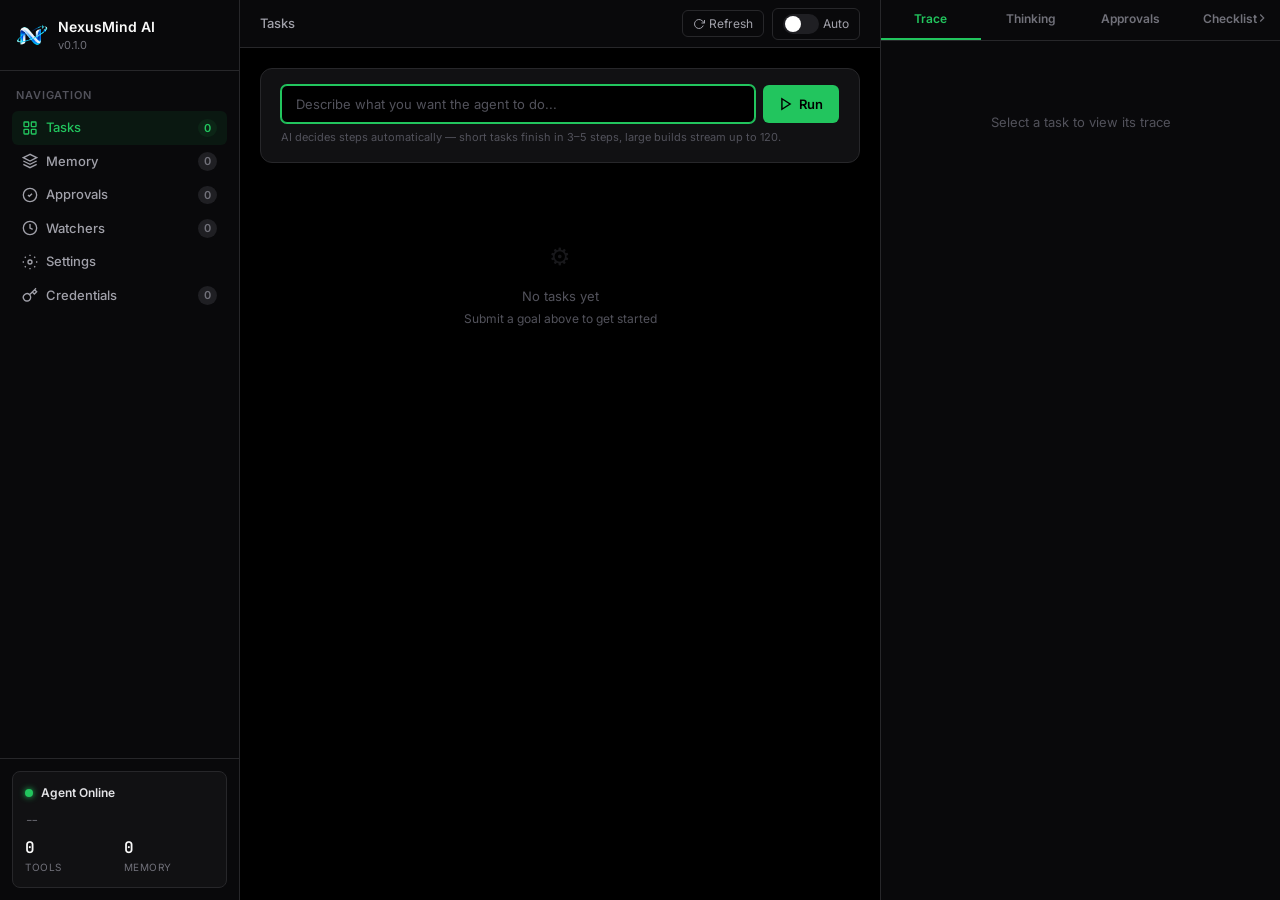
==== commit 31293daf: "fix(dashboard): restore to last known good (28c69b2) — fix huge JS parse error that broke clicks + t" ====
--- a/api/dashboard.html
+++ b/api/dashboard.html
@@ -135,11 +135,6 @@
         .think-detail{margin-top:6px;font-family:var(--mono);font-size:11px;color:var(--t4);white-space:pre-wrap;word-break:break-word;line-height:1.5;max-height:120px;overflow-y:auto;display:none;background:var(--bg3);border-radius:var(--r);padding:8px 10px}
         .think-detail.show{display:block}
         .think-time{font-size:10px;font-family:var(--mono);color:var(--t5);margin-top:4px}
-        .live-stream{background:var(--pbg);border:1px solid var(--pad);border-left:3px solid var(--purple);border-radius:var(--rm);padding:10px 12px;margin-bottom:10px;animation:fadeIn .2s ease}
-        .live-stream-head{font-size:10px;font-weight:700;color:var(--purple);letter-spacing:.06em;text-transform:uppercase;margin-bottom:6px;display:flex;align-items:center;gap:6px}
-        .live-stream-body{font-family:var(--mono);font-size:11px;color:var(--t2);line-height:1.6;white-space:pre-wrap;word-break:break-word;max-height:240px;overflow-y:auto;background:var(--bg3);border-radius:var(--r);padding:8px 10px;min-height:28px}
-        .stream-cursor{display:inline-block;width:7px;height:14px;background:var(--purple);margin-left:2px;vertical-align:middle;animation:blink 1s step-end infinite}
-        @keyframes blink{0%,50%{opacity:1}51%,100%{opacity:0}}
         @keyframes fadeIn{from{opacity:0;transform:translateY(-4px)}to{opacity:1}}
 
         .mem-search{display:flex;gap:8px;margin-bottom:12px}
@@ -279,74 +274,22 @@
 function renderPage(){const c=document.getElementById('pageContent');if(S.page==='tasks')renderTasksPage(c);else if(S.page==='memory')renderMemoryPage(c);else if(S.page==='approvals')renderApprovalsPage(c);else if(S.page==='watchers')renderWatchersPage(c);else if(S.page==='settings')renderSettingsPage(c);else if(S.page==='credentials')renderCredentialsPage(c)}
 function renderRPanel(){const c=document.getElementById('rpanelBody');if(S.rtab==='trace')renderTracePanel(c);else if(S.rtab==='thinking')renderThinkingPanel(c);else if(S.rtab==='checklist')renderChecklistPanel(c);else renderApprovalPanel(c)}
 
-/* ── Task Views — flicker-free: shell is persistent, only taskListEl diffs ── */
-let _taskRenderRaf=null; let _lastTaskListHtml="";
-function getTaskListInnerHtml(){
-  if(S.selected){return renderDetail(S.selected)}
-  if(S.tasks.length===0){return '<div class="empty empty-big"><div style="font-size:24px;opacity:.3;margin-bottom:12px">&#9881;</div>No tasks yet<div class="empty-sub">Submit a goal above to get started</div></div>'}
-  let out=""; S.tasks.forEach(t=>{
+/* ── Task Views ───────────────────────────────────────────────── */
+function renderTasksPage(c){
+  const prevVal=document.getElementById('goalInput')?document.getElementById('goalInput').value:'';
+  const prevSteps=document.getElementById('maxStepsInput')?document.getElementById('maxStepsInput').value:'';
+  let html='<div class="input-card"><div class="input-row"><input class="input-field" id="goalInput" placeholder="Describe what you want the agent to do..." /><button class="btn btn-p" id="submitBtn" onclick="submitTask()"><svg width="14" height="14" viewBox="0 0 24 24" fill="none" stroke="currentColor" stroke-width="2.5"><polygon points="5 3 19 12 5 21 5 3"/></svg> Run</button></div><div style="font-size:11px;color:var(--t5);margin-top:6px">AI decides steps automatically — short tasks finish in 3–5 steps, large builds stream up to 120.</div></div>';
+  // One cancel per page: loadingBar only in list view, detail header has its own Cancel (S.selected). Prevents duplicate 2× Cancel.
+  if(!S.selected) html+='<div id="loadingBar" class="loading-bar" style="display:none"><div class="spinner"></div><span style="font-size:12px;color:var(--t3)">Agent is working...</span><button class="btn btn-d btn-sm" style="margin-left:auto" onclick="cancelCurrentTask()">Cancel</button></div>';
+  else html+='<div id="loadingBar" style="display:none"></div>';
+  html+='<div class="task-list" id="taskListEl">';
+  if(S.selected){html+=renderDetail(S.selected)}
+  else if(S.tasks.length===0){html+='<div class="empty empty-big"><div style="font-size:24px;opacity:.3;margin-bottom:12px">&#9881;</div>No tasks yet<div class="empty-sub">Submit a goal above to get started</div></div>'}
+  else{S.tasks.forEach(t=>{
     const a=S.selected&&S.selected.id===t.id;
     const isNeeds=t.status==='needs_instruction';
-    out+='<div class="task-card'+(a?' sel':'')+(isNeeds?' style="border-left:3px solid var(--yellow)"':'')+'" onclick="selectTask(\''+t.id+'\')"><div class="tc-row"><div class="tc-goal">'+(isNeeds?'⚠️ ':'')+esc(t.goal)+'</div><span class="badge b-'+t.status+'">'+t.status.replace('_',' ')+'</span></div><div class="tc-meta"><span>'+(t.steps_count||0)+' steps</span><span>'+t.id.slice(0,8)+'</span>'+(isNeeds?'<span style="color:var(--yellow)">needs instruction</span>':'')+'</div>'+(t.result?'<div class="tc-result">'+esc(t.result.slice(0,300))+'</div>':'')+(t.error?'<div class="tc-error">'+esc(t.error)+'</div>':'')+'<div class="tc-actions">'+(isNeeds?'<button class="btn btn-p btn-sm" onclick="event.stopPropagation();quickFixInstruction(\''+t.id+'\')">✨ Create Instruction</button>':'')+'<button class="btn btn-d btn-sm" onclick="event.stopPropagation();deleteTask(\''+t.id+'\')">Delete</button></div></div>'});
-  return out;
-}
-function patchTaskListEl(){
-  const el=document.getElementById('taskListEl');
-  if(!el) return;
-  const html=getTaskListInnerHtml();
-  if(html===_lastTaskListHtml) {
-    if(S.selected&&S.selected.elapsed_seconds!=null){
-      const eb=document.getElementById('detailElapsed');
-      if(eb) eb.textContent='⏱ '+S.selected.elapsed_seconds+'s';
-      const sb=document.getElementById('detailStatus');
-      if(sb) { sb.textContent=S.selected.status.replace('_',' '); sb.className='badge b-'+S.selected.status; }
-    }
-    return;
-  }
-  // elapsed-only change → patch badges without full reflow
-  const strip=s=>s.replace(/id="detailElapsed"[^>]*>.*?<\/span>/g,'').replace(/id="detailStatus"[^>]*>.*?<\/span>/g,'');
-  if(_lastTaskListHtml && strip(html)===strip(_lastTaskListHtml)){
-    const eb=document.getElementById('detailElapsed');
-    if(eb && S.selected) eb.textContent='⏱ '+S.selected.elapsed_seconds+'s';
-    const sb=document.getElementById('detailStatus');
-    if(sb && S.selected){ sb.textContent=S.selected.status.replace('_',' '); sb.className='badge b-'+S.selected.status; }
-    _lastTaskListHtml=html;
-    return;
-  }
-  _lastTaskListHtml=html;
-  const page=document.getElementById('pageContent');
-  const sTop=page? page.scrollTop : 0;
-  el.innerHTML=html;
-  if(page) page.scrollTop=sTop;
-  setTimeout(renderStreamBubble,0);
-}
-function queueTaskListPatch(){
-  if(_taskRenderRaf) return;
-  _taskRenderRaf=requestAnimationFrame(()=>{ _taskRenderRaf=null; patchTaskListEl(); });
-}
-function renderTasksPage(c){
-  const hasShell=c.querySelector('#taskListEl') && c.querySelector('#goalInput');
-  if(hasShell){
-    // incremental: keep input focus/value, only update list
-    const inp=document.getElementById('goalInput');
-    const keepVal=inp? inp.value : "";
-    const keepFocus=document.activeElement===inp;
-    patchTaskListEl();
-    const inp2=document.getElementById('goalInput');
-    if(inp2 && keepFocus) { inp2.focus(); try{ inp2.setSelectionRange(keepVal.length, keepVal.length);}catch(e){} }
-    return;
-  }
-  // first build — create shell once
-  _lastTaskListHtml="";
-  let html='<div class="input-card"><div class="input-row"><input class="input-field" id="goalInput" placeholder="Describe what you want the agent to do..." /><button class="btn btn-p" id="submitBtn" onclick="submitTask()"><svg width="14" height="14" viewBox="0 0 24 24" fill="none" stroke="currentColor" stroke-width="2.5"><polygon points="5 3 19 12 5 21 5 3"/></svg> Run</button></div><div style="font-size:11px;color:var(--t5);margin-top:6px">AI decides steps automatically — short tasks finish in 3–5 steps, large builds stream up to 120.</div></div>';
-  if(!S.selected) html+='<div id="loadingBar" class="loading-bar" style="display:none"><div class="spinner"></div><span style="font-size:12px;color:var(--t3)">Agent is working...</span><button class="btn btn-d btn-sm" style="margin-left:auto" onclick="cancelCurrentTask()">Cancel</button></div>';
-  else html+='<div id="loadingBar" style="display:none"></div>';
-  html+='<div class="task-list" id="taskListEl"></div>';
-  c.innerHTML=html;
-  const inp=document.getElementById('goalInput');
-  if(inp){ inp.addEventListener('keypress',e=>{if(e.key==='Enter')submitTask()}); inp.focus(); }
-  patchTaskListEl();
-}
+    html+='<div class="task-card'+(a?' sel':'')+(isNeeds?' style="border-left:3px solid var(--yellow)"':'')+'" onclick="selectTask(\''+t.id+'\')"><div class="tc-row"><div class="tc-goal">'+(isNeeds?'⚠️ ':'')+esc(t.goal)+'</div><span class="badge b-'+t.status+'">'+t.status.replace('_',' ')+'</span></div><div class="tc-meta"><span>'+(t.steps_count||0)+' steps</span><span>'+t.id.slice(0,8)+'</span>'+(isNeeds?'<span style="color:var(--yellow)">needs instruction</span>':'')+'</div>'+(t.result?'<div class="tc-result">'+esc(t.result.slice(0,300))+'</div>':'')+(t.error?'<div class="tc-error">'+esc(t.error)+'</div>':'')+'<div class="tc-actions">'+(isNeeds?'<button class="btn btn-p btn-sm" onclick="event.stopPropagation();quickFixInstruction(\''+t.id+'\')">✨ Create Instruction</button>':'')+'<button class="btn btn-d btn-sm" onclick="event.stopPropagation();deleteTask(\''+t.id+'\')">Delete</button></div></div>'})}
+  html+='</div>';c.innerHTML=html;const inp=document.getElementById('goalInput');if(inp){inp.value=prevVal;inp.addEventListener('keypress',e=>{if(e.key==='Enter')submitTask()});inp.focus()}}
 
 function quickFixInstruction(taskId){
   const t=S.tasks.find(x=>x.id===taskId);
@@ -363,7 +306,7 @@
 function renderDetail(t){
   const isNeeds=t.status==='needs_instruction';
   const isRunning=['planning','executing','pending'].includes(t.status)||(S.liveTaskId===t.id&&!['completed','failed'].includes(S.liveStatus));
-  let h='<div class="detail-header"><button class="btn btn-g btn-sm" onclick="S.selected=null;renderPage()">&larr; Back</button><div class="detail-goal">'+esc(t.goal)+'</div><span id="detailStatus" class="badge b-'+t.status+'">'+t.status.replace('_',' ')+'</span>'+(t.elapsed_seconds!=null?'<span id="detailElapsed" class="badge" style="background:var(--bg3);color:var(--t4);border:1px solid var(--border)">⏱ '+t.elapsed_seconds+'s</span>':'')+(isNeeds?'<button class="btn btn-p btn-sm" onclick="quickFixInstruction(\''+t.id+'\')">✨ Create Instruction</button>':'')+(isRunning?'<button class="btn btn-d btn-sm" onclick="cancelCurrentTask()">⏹ Cancel</button>':'')+'<button class="btn btn-d btn-sm" onclick="deleteTask(\''+t.id+'\')">Delete</button></div>';
+  let h='<div class="detail-header"><button class="btn btn-g btn-sm" onclick="S.selected=null;renderPage()">&larr; Back</button><div class="detail-goal">'+esc(t.goal)+'</div><span class="badge b-'+t.status+'">'+t.status.replace('_',' ')+'</span>'+(t.elapsed_seconds?'<span class="badge" style="background:var(--bg3);color:var(--t4);border:1px solid var(--border)">⏱ '+t.elapsed_seconds+'s</span>':'')+(isNeeds?'<button class="btn btn-p btn-sm" onclick="quickFixInstruction(\''+t.id+'\')">✨ Create Instruction</button>':'')+(isRunning?'<button class="btn btn-d btn-sm" onclick="cancelCurrentTask()">⏹ Cancel</button>':'')+'<button class="btn btn-d btn-sm" onclick="deleteTask(\''+t.id+'\')">Delete</button></div>';
   if(isNeeds){h+='<div class="detail-section" style="background:var(--ybg);border:1px solid var(--yad);border-radius:8px;padding:12px"><div style="font-size:13px;font-weight:600;color:var(--yellow);margin-bottom:6px">⚠️ Needs your instruction — nothing was executed</div><div style="font-size:12px;color:var(--t3);line-height:1.6">This watcher detected an event but you have no matching standing instruction. Add one in <b>Memory → instruction</b> to auto-handle future events. Telegram was notified (once per 6h). Click <b>Create Instruction</b> for a suggestion.</div></div>';}
   // "What is doing" banner like opencode — show active todo (in_progress) or fallback to current step
   if(isRunning){
@@ -373,7 +316,6 @@
     const doing = activeTodo? ('Working on: '+activeTodo.title) : (activeStep? ('Doing: '+activeStep.description) : 'Thinking...');
     const tool = activeTodo? '' : (activeStep&&activeStep.tool_name? ' — '+activeStep.tool_name : '');
     h+='<div class="detail-section" style="background:var(--abg);border:1px solid var(--abad);border-radius:8px;padding:10px 12px;display:flex;align-items:center;gap:8px"><div class="spinner" style="width:14px;height:14px;border-width:2px;border-top-color:var(--accent)"></div><div style="flex:1"><div style="font-size:12px;font-weight:600;color:var(--accent)">'+esc(doing)+'<span style="font-weight:400;color:var(--t3)">'+esc(tool)+'</span></div><div style="font-size:11px;color:var(--t4)">Live — what the agent is thinking / writing right now</div></div><span style="font-size:10px;color:var(--t5)">WS live</span></div>';
-    h+='<div data-stream-bubble class="live-stream" style="display:none"><div class="live-stream-head">▌ Agent is writing — word to word live</div><div data-stream-body class="live-stream-body"></div></div>';
   }
   if(S.liveEvents.length>0&&S.liveTaskId===t.id){h+='<div class="detail-section"><div class="detail-label">Live Activity <span style="font-weight:400;color:var(--t5)">('+S.liveEvents.length+' events · click detail to expand)</span></div><div class="think-list">';S.liveEvents.forEach((e,i)=>{h+='<div class="think-item '+esc(e.type)+'" onclick="this.querySelector(\'.think-detail\')&&this.querySelector(\'.think-detail\').classList.toggle(\'show\')" style="cursor:pointer"><div class="think-msg">'+thinkIcon(e,i===S.liveEvents.length-1,!['completed','failed'].includes(S.liveStatus))+esc(e.message)+'<span style="margin-left:auto;font-size:10px;color:var(--t5);font-family:var(--mono)">'+new Date(e.time*1000).toLocaleTimeString()+'</span></div>'+(e.detail?'<div class="think-detail'+(i>=S.liveEvents.length-3?' show':'')+'">'+esc(e.detail)+'</div>':'')+'</div>'});h+='</div></div>'}
   if(t.result){const isFileResult=t.result.includes('Saved to:');h+='<div class="detail-section"><div class="detail-label">Result</div><div class="detail-code" style="'+(isFileResult?'border-left:3px solid var(--accent);background:var(--abg)':'')+'">'+esc(t.result)+'</div>'+(isFileResult?'<div style="margin-top:8px;font-size:11px;color:var(--accent)">📁 Check <code>output/</code> or <code>projects/</code> folder for saved files</code></div>':'')+'</div>';}
@@ -404,7 +346,7 @@
   if(!evs.length){c.innerHTML='<div class="empty empty-big">No live events yet<div class="empty-sub">Submit a task to see live thinking — checklist & tool output stream in real time</div></div>';return}
   const running=!['completed','failed'].includes(S.liveStatus);
   const elapsed=S.tasks.find(x=>x.id===S.liveTaskId)?.elapsed_seconds||0;
-  let h='<div data-stream-bubble class="live-stream" style="display:none"><div class="live-stream-head">▌ Agent is writing — word to word live</div><div data-stream-body class="live-stream-body"></div></div><div style="display:flex;justify-content:space-between;align-items:center;margin-bottom:8px"><span style="font-size:11px;color:var(--t5)">'+evs.length+' event'+(evs.length!==1?'s':'')+' · '+elapsed+'s'+(running?' <span class="spinner" style="display:inline-block;width:9px;height:9px;border-width:1.5px;vertical-align:middle"></span>':'')+'</span><span style="font-size:10px;color:var(--t5);font-family:var(--mono)">WS+SSE+poller</span></div><div class="think-list">';
+  let h='<div style="display:flex;justify-content:space-between;align-items:center;margin-bottom:8px"><span style="font-size:11px;color:var(--t5)">'+evs.length+' event'+(evs.length!==1?'s':'')+' · '+elapsed+'s'+(running?' <span class="spinner" style="display:inline-block;width:9px;height:9px;border-width:1.5px;vertical-align:middle"></span>':'')+'</span><span style="font-size:10px;color:var(--t5);font-family:var(--mono)">WS+SSE+poller</span></div><div class="think-list">';
   // Hide raw token deltas and raw JSON fragments; keep meaningful thinking/step/tool/todo
   const filtered=evs.filter(e=>{
     if(e.type==='token') return false;
@@ -421,7 +363,7 @@
     const isThinking=e.type==='thinking';
     const label = isThinking? '💭 Thinking: ' : (e.type==='step_running'? '⚙️ Doing: ' : (e.type==='tool_output'? '📝 Wrote: ' : (e.type==='todo_update'? '☑ Checklist: ' : '')));
     h+='<div class="think-item '+esc(e.type)+'" style="'+(isTool?'border-left-color:var(--blue)':isThinking?'border-left-color:var(--purple)':'')+'" onclick="this.querySelector(\'.think-detail\')&&this.querySelector(\'.think-detail\').classList.toggle(\'show\')"><div class="think-msg">'+thinkIcon(e,i===filtered.length-1,running)+esc(label+e.message)+'</div>'+(e.detail?'<div class="think-detail'+(i>=filtered.length-2||e.type==='error'||e.type==='todo_update'?' show':'')+'" style="'+(e.detail.length>400?'max-height:220px;overflow-y:auto':'')+'">'+esc(e.detail)+'</div>':'')+'<div class="think-time">'+new Date(e.time*1000).toLocaleTimeString()+'</div></div>'});
-  h+='</div>';c.innerHTML=h;c.scrollTop=c.scrollHeight;setTimeout(renderStreamBubble,0)}
+  h+='</div>';c.innerHTML=h;c.scrollTop=c.scrollHeight}
 
 function renderApprovalPanel(c){
   if(!S.approvals.length){c.innerHTML='<div class="empty empty-big">No pending approvals</div>';return}
@@ -690,47 +632,12 @@
 
 async function loadTasks(){try{const res=await fetch('/api/tasks');const tasks=await res.json();if(tasks.length>0){S.tasks=tasks;document.getElementById('taskCount').textContent=S.tasks.length;if(S.page==='tasks'){const tl=document.getElementById('taskListEl');if(tl)renderTaskList(tl)}}}catch(e){}}
 
-function renderTaskList(el){
-  // legacy entry — now routed through flicker-free RAF patch
-  queueTaskListPatch();
-}
-
-/* ── Live word-to-word stream — aggregates token deltas into a typing bubble ── */
-S._streamBuf="";S._streamActive=false;S._lastTokenAt=0;S._streamFlushTimer=null;
-function handleTokenDelta(delta){
-  if(!delta) return;
-  S._streamBuf+=delta;S._streamActive=true;S._lastTokenAt=Date.now();
-  renderStreamBubble();
-  if(S._streamFlushTimer) clearTimeout(S._streamFlushTimer);
-  S._streamFlushTimer=setTimeout(flushStreamBuf, 4000);
-}
-function flushStreamBuf(){
-  if(!S._streamBuf.trim()){S._streamBuf="";S._streamActive=false;renderStreamBubble();return}
-  const text=S._streamBuf;S._streamBuf="";S._streamActive=false;
-  const entry={type:"thinking",message:"Agent typed ("+text.length+" chars)",detail:text,time:Date.now()/1000};
-  S.liveEvents.push(entry);if(S.liveEvents.length>600) S.liveEvents.shift();
-  renderStreamBubble();if(S.rtab==='thinking'||S.rtab==='checklist') renderRPanel();
-}
-function renderStreamBubble(){
-  const els=document.querySelectorAll('[data-stream-bubble]');
-  if(!els.length) return;
-  const active=S._streamActive && (Date.now()-S._lastTokenAt<3500) && S._streamBuf.length>0;
-  els.forEach(el=>{
-    if(!active){el.style.display='none';return}
-    el.style.display='block';
-    const body=el.querySelector('[data-stream-body]');
-    if(body){
-      const txt=S._streamBuf.length>6000? S._streamBuf.slice(-6000)+"\n…(truncated)": S._streamBuf;
-      body.innerHTML=esc(txt)+'<span class="stream-cursor"></span>';
-      body.scrollTop=body.scrollHeight;
-    }
-  });
-}
+function renderTaskList(el){let html='';if(S.selected){html=renderDetail(S.selected)}else if(S.tasks.length===0){html='<div class="empty empty-big"><div style="font-size:24px;opacity:.3;margin-bottom:12px">&#9881;</div>No tasks yet<div class="empty-sub">Submit a goal above to get started</div></div>'}else{S.tasks.forEach(t=>{const a=S.selected&&S.selected.id===t.id;html+='<div class="task-card'+(a?' sel':'')+'" onclick="selectTask(\''+t.id+'\')"><div class="tc-row"><div class="tc-goal">'+esc(t.goal)+'</div><span class="badge b-'+t.status+'">'+t.status+'</span></div><div class="tc-meta"><span>'+(t.steps_count||0)+' steps</span><span>'+t.id.slice(0,8)+'</span></div>'+(t.result?'<div class="tc-result">'+esc(t.result.slice(0,300))+'</div>':'')+(t.error?'<div class="tc-error">'+esc(t.error)+'</div>':'')+'<div class="tc-actions"><button class="btn btn-d btn-sm" onclick="event.stopPropagation();deleteTask(\''+t.id+'\')">Delete</button></div></div>'})}el.innerHTML=html}
 
 /* ── Live Visibility — WS global + SSE push + poller fallback ───── */
 let S_eventSource=null;let S_ws=null;
-function startLivePoll(id){stopLivePoll();S.liveEvents=[];S._streamBuf="";S._streamActive=false;S._lastTokenAt=0;S._seenPollKeys=new Set();S._seenPollEventKeys=new Set();_lastTaskListHtml="";if(S._streamFlushTimer){clearTimeout(S._streamFlushTimer);S._streamFlushTimer=null}S.liveTaskId=id;S.liveStatus='running';pollLive();S.livePoll=setInterval(pollLive,2800);startLiveStream(id);connectGlobalWS()}
-function stopLivePoll(){if(S.livePoll){clearInterval(S.livePoll);S.livePoll=null}if(S_eventSource){try{S_eventSource.close()}catch(e){}S_eventSource=null}if(S_ws){try{S_ws.close()}catch(e){}S_ws=null}S.liveTaskId=null;if(S._streamFlushTimer){clearTimeout(S._streamFlushTimer);S._streamFlushTimer=null}S._streamActive=false;renderStreamBubble()}
+function startLivePoll(id){stopLivePoll();S.liveEvents=[];S.liveStatus='running';S.liveTaskId=id;pollLive();S.livePoll=setInterval(pollLive,1500);startLiveStream(id);connectGlobalWS()}
+function stopLivePoll(){if(S.livePoll){clearInterval(S.livePoll);S.livePoll=null}if(S_eventSource){try{S_eventSource.close()}catch(e){}S_eventSource=null}if(S_ws){try{S_ws.close()}catch(e){}S_ws=null}S.liveTaskId=null}
 function connectGlobalWS(){
   try{
     if(typeof WebSocket==='undefined')return;
@@ -738,7 +645,7 @@
     const proto=location.protocol==='https:'?'wss:':'ws:';
     const ws=new WebSocket(proto+'//'+location.host+'/api/ws');
     S_ws=ws;
-    ws.onmessage=e=>{try{const msg=JSON.parse(e.data);if(msg.type==='token'){const delta=msg.message||msg.detail||"";if(delta){if(!msg.task_id||msg.task_id===S.liveTaskId) handleTokenDelta(delta)} return}const key=(msg.time||0)+':'+(msg.type||'')+':'+(msg.message||'').slice(0,40);if(S._seenWSKeys&&S._seenWSKeys.has(key))return;if(!S._seenWSKeys)S._seenWSKeys=new Set();S._seenWSKeys.add(key);if(S._seenWSKeys.size>800)S._seenWSKeys.clear();if(S._streamBuf && msg.type!=='token'){flushStreamBuf()}if(!msg.task_id||msg.task_id===S.liveTaskId){if(msg.type&&msg.message){S.liveEvents.push(msg);if(S.liveEvents.length>600)S.liveEvents.shift();if(S.rtab==='thinking'||S.rtab==='checklist')renderRPanel()}}if(msg.task_id){const t=S.tasks.find(x=>x.id===msg.task_id);if(t&&msg.type==='todo_update'&&msg.extra&&msg.extra.todos)t.todos=msg.extra.todos;if(t&&msg.type==='step_running')t.steps_count=(t.steps_count||0)}if(msg.source==='memory'||msg.source==='skill'||msg.source==='watcher'){refreshMemoryCount();if(msg.source==='watcher')refreshWatchers()}}catch(err){}};
+    ws.onmessage=e=>{try{const msg=JSON.parse(e.data);const key=(msg.time||0)+':'+(msg.type||'')+':'+(msg.message||'').slice(0,40);if(S._seenWSKeys&&S._seenWSKeys.has(key))return;if(!S._seenWSKeys)S._seenWSKeys=new Set();S._seenWSKeys.add(key);if(S._seenWSKeys.size>800)S._seenWSKeys.clear();if(!msg.task_id||msg.task_id===S.liveTaskId){if(msg.type&&msg.message){S.liveEvents.push(msg);if(S.liveEvents.length>600)S.liveEvents.shift();if(S.rtab==='thinking'||S.rtab==='checklist')renderRPanel()}}if(msg.task_id){const t=S.tasks.find(x=>x.id===msg.task_id);if(t&&msg.type==='todo_update'&&msg.extra&&msg.extra.todos)t.todos=msg.extra.todos;if(t&&msg.type==='step_running')t.steps_count=(t.steps_count||0)}if(msg.source==='memory'||msg.source==='skill'||msg.source==='watcher'){refreshMemoryCount();if(msg.source==='watcher')refreshWatchers()}}catch(err){}};
     ws.onclose=()=>{S_ws=null;if(S.liveTaskId)setTimeout(connectGlobalWS,3000)};
     ws.onerror=()=>{try{ws.close()}catch(e){}};
   }catch(e){}
@@ -750,39 +657,12 @@
     S_eventSource=es;
     es.onmessage=e=>{
       if(e.data==='[DONE]'){es.close();return}
-      try{const msg=JSON.parse(e.data);if(msg.type==='done'){flushStreamBuf();pollLive();return}if(msg.type==='token'){const delta=msg.message||msg.detail||"";if(delta) handleTokenDelta(delta);return}if(msg.type&&msg.message){
-        // share dedup with WS so same server event via WS+SSE doesn't triplicate
-        const skey=(msg.time||0)+':'+(msg.type||'')+':'+(msg.message||'').slice(0,40);
-        if(!S._seenWSKeys) S._seenWSKeys=new Set();
-        if(S._seenWSKeys.has(skey)) return; S._seenWSKeys.add(skey); if(S._seenWSKeys.size>800) S._seenWSKeys.clear();
-        if(S._streamBuf) flushStreamBuf();S.liveEvents.push(msg);if(S.liveEvents.length>600) S.liveEvents.shift(); if(S.rtab==='thinking'||S.rtab==='checklist')renderRPanel()}}catch(err){}
+      try{const msg=JSON.parse(e.data);if(msg.type==='done'){pollLive()}else if(msg.type&&msg.message){S.liveEvents.push(msg);if(S.rtab==='thinking'||S.rtab==='checklist')renderRPanel()}}catch(err){}
     };
     es.onerror=()=>{try{es.close()}catch(e){}};
   }catch(e){}
 }
-async function pollLive(){if(!S.liveTaskId)return;try{const res=await fetch('/api/tasks/live/'+S.liveTaskId);const d=await res.json();const raw=(d.events||[]);const wsAlive=(S_ws && S_ws.readyState===1) || (S_eventSource && S_eventSource.readyState===1);
-if(!S._seenPollKeys) S._seenPollKeys=new Set();let hasNewToken=false;if(!wsAlive){for(const e of raw){if(e.type==='token'){const k=(e.time||0)+':'+(e.message||'').slice(0,40);if(!S._seenPollKeys.has(k)){S._seenPollKeys.add(k);if(S._seenPollKeys.size>1000) S._seenPollKeys.clear();const delta=e.message||e.detail||"";if(delta) handleTokenDelta(delta);hasNewToken=true}}}
-const filtered=raw.filter(e=>e.type!=='token');
-let eventsChanged=false;
-if(!wsAlive){
-  if(filtered.length!==S.liveEvents.length || JSON.stringify(filtered.map(e=>e.type+e.message).slice(-6))!==JSON.stringify(S.liveEvents.map(e=>e.type+e.message).slice(-6))){
-    S.liveEvents=filtered; eventsChanged=true;
-  }
-} else {
-  // WS/SSE is primary — do not merge poll events at all (prevents 3× duplicate). Only status/todos below will update.
-  eventsChanged=false;
-}
-S.liveStatus=d.status||'running';const t=S.tasks.find(x=>x.id===d.task_id);if(t){const prevStatus=t.status, prevSteps=(t.steps||[]).length, prevTodos=(t.todos||[]).length; t.status=d.status;t.result=d.result||t.result;t.error=d.error||t.error;t.steps_count=d.steps_count||t.steps_count;t.elapsed_seconds=d.elapsed_seconds||t.elapsed_seconds;t.steps=d.steps||t.steps;t.todos=d.todos||t.todos;t.trace=d.trace||t.trace;
-  if(t.status!==prevStatus || prevSteps!==t.steps.length || prevTodos!==t.todos.length) eventsChanged=true;
-  // keep selected reference in sync for badge patch
-  if(S.selected&&S.selected.id===t.id){ S.selected.status=t.status; S.selected.elapsed_seconds=t.elapsed_seconds; S.selected.steps=t.steps; S.selected.todos=t.todos; }
-}
-if((eventsChanged||hasNewToken) && (S.rtab==='thinking'||S.rtab==='checklist'||S.rtab==='trace'))renderRPanel();
-if(S.selected&&S.selected.id===d.task_id&&S.page==='tasks'){
-  if(eventsChanged || hasNewToken || d.elapsed_seconds!==S.selected.elapsed_seconds) queueTaskListPatch();
-  const lb=document.getElementById('loadingBar');if(lb)lb.style.display=['completed','failed'].includes(d.status)?'none':'flex'
-}
-if(['completed','failed'].includes(d.status)){if(S._streamBuf) flushStreamBuf();stopLivePoll();refreshAll();refreshMemoryCount();refreshCredCount()}else if(hasNewToken){renderStreamBubble()}}catch(e){}}
+async function pollLive(){if(!S.liveTaskId)return;try{const res=await fetch('/api/tasks/live/'+S.liveTaskId);const d=await res.json();S.liveEvents=d.events||[];S.liveStatus=d.status||'running';const t=S.tasks.find(x=>x.id===d.task_id);if(t){t.status=d.status;t.result=d.result||t.result;t.error=d.error||t.error;t.steps_count=d.steps_count||t.steps_count;t.elapsed_seconds=d.elapsed_seconds||t.elapsed_seconds;t.steps=d.steps||t.steps;t.todos=d.todos||t.todos;t.trace=d.trace||t.trace}if(S.rtab==='thinking'||S.rtab==='checklist'||S.rtab==='trace')renderRPanel();if(S.selected&&S.selected.id===d.task_id&&S.page==='tasks'){const tl=document.getElementById('taskListEl');if(tl)renderTaskList(tl);const lb=document.getElementById('loadingBar');if(lb)lb.style.display=['completed','failed'].includes(d.status)?'none':'flex'}if(['completed','failed'].includes(d.status)){stopLivePoll();refreshAll();refreshMemoryCount();refreshCredCount()}}catch(e){}}
 
 /* ── Right Panel Minimize ─────────────────────────────────────── */
 function toggleRPanel(){const min=!document.body.classList.contains('rp-min');document.body.classList.toggle('rp-min',min);try{localStorage.setItem('nm_rpanel_min',min?'1':'0')}catch(e){}}
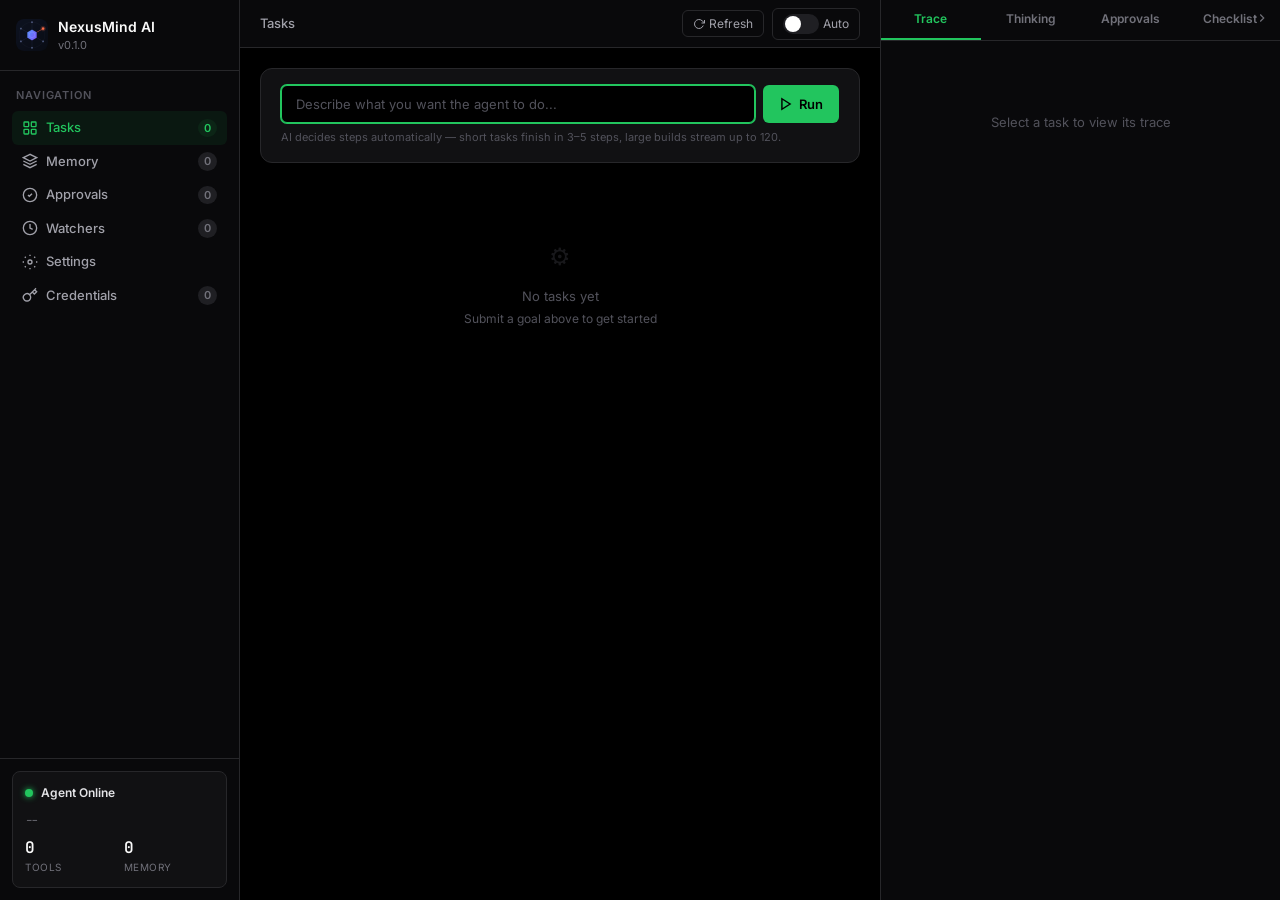
==== commit ddb92e26: "brand: promote new assets to docs/assets, replace logos/icons, update dashboard favicon + README ico" ====
--- a/api/dashboard.html
+++ b/api/dashboard.html
@@ -4,7 +4,10 @@
     <meta charset="UTF-8">
     <meta name="viewport" content="width=device-width, initial-scale=1.0">
     <title>NexusMind AI</title>
-    <link rel="icon" type="image/png" href="/docs/favicon.png">
+    <link rel="icon" type="image/x-icon" href="/docs/assets/icons/favicon.ico">
+    <link rel="icon" type="image/png" sizes="32x32" href="/docs/assets/icons/favicon-32.png">
+    <link rel="icon" type="image/png" sizes="16x16" href="/docs/assets/icons/favicon-16.png">
+    <link rel="apple-touch-icon" href="/docs/assets/icons/apple-touch-icon.png">
     <link rel="preconnect" href="https://fonts.googleapis.com">
     <link href="https://fonts.googleapis.com/css2?family=Inter:wght@300;400;500;600;700&family=JetBrains+Mono:wght@400;500&display=swap" rel="stylesheet">
     <style>
@@ -178,7 +181,7 @@
 <div class="app">
     <aside class="sidebar">
         <div class="sb-head">
-            <img class="sb-logo" src="/docs/nexusmind-dark-icon.png" alt="NexusMind AI" onerror="this.style.background='var(--accent)';this.alt='N'" />
+            <img class="sb-logo" src="/docs/assets/icons/app-icon-32.png" alt="NexusMind AI" onerror="this.style.background='var(--accent)';this.alt='N'" />
             <div><div class="sb-brand-name">NexusMind AI</div><div class="sb-brand-sub">v0.1.0</div></div>
         </div>
         <div class="sb-section">
@@ -303,6 +306,42 @@
   },200);
 }
 
+async function sendSteer(taskId){
+  const el=document.getElementById('steerInput');
+  const btn=document.getElementById('steerBtn');
+  const msg=(el?el.value:'').trim();
+  if(!msg) return alert('Enter direction to send');
+  if(btn){btn.disabled=true; btn.textContent='Sending…'}
+  try{
+    const r=await fetch('/api/tasks/'+taskId+'/steer',{method:'POST',headers:{'Content-Type':'application/json'},body:JSON.stringify({message:msg})});
+    let j={}; try{j=await r.json()}catch{ j={detail:await r.text().catch(()=>r.statusText)} }
+    if(!r.ok) throw new Error(j.detail||('Steer failed: '+r.status+' '+r.statusText));
+    if(el) el.value='';
+    if(j.mode==='follow_up'&&j.follow_up_id){
+      // jump to follow-up task so user sees progress without new chat
+      await refreshTasks(); selectTask(j.follow_up_id);
+    } else {
+      // queued live — keep same task, poll will show user_steer event
+      if(el) el.placeholder='Queued — will appear in Live Activity…';
+      setTimeout(refreshTasks,600);
+    }
+  }catch(e){
+    // Network failure looks like "Failed to fetch" — surface actionable hint
+    const msg0=(e&&e.message)||'Steer failed';
+    const hint=msg0.includes('Failed to fetch') ? ' — cannot reach API. Is server running? Check terminal for "Uvicorn running on http://0.0.0.0:8080" and that you opened the dashboard from that same URL (not file://).' : '';
+    alert(msg0+hint);
+  } finally{ if(btn){btn.disabled=false; btn.textContent='Send steer →'}}
+}
+async function loadSteerHistory(taskId){
+  try{
+    const r=await fetch('/api/tasks/'+taskId+'/steer'); if(!r.ok) return;
+    const j=await r.json(); const box=document.getElementById('steerHistory');
+    if(!box) return;
+    if(!j.steers||!j.steers.length){box.innerHTML='<span style="color:var(--t5);font-size:11px">No steers yet</span>'; return;}
+    box.innerHTML=j.steers.slice(-6).map(s=>'<div style="background:var(--bg3);border:1px solid var(--border);border-left:3px solid var(--accent);border-radius:6px;padding:6px 8px;margin-top:6px"><div style="font-size:11px;color:var(--t2)">'+esc(s.message)+'</div><div style="font-size:10px;color:var(--t5);font-family:var(--mono)">'+new Date(s.time*1000).toLocaleTimeString()+'</div></div>').join('');
+  }catch{}
+}
+
 function renderDetail(t){
   const isNeeds=t.status==='needs_instruction';
   const isRunning=['planning','executing','pending'].includes(t.status)||(S.liveTaskId===t.id&&!['completed','failed'].includes(S.liveStatus));
@@ -317,10 +356,28 @@
     const tool = activeTodo? '' : (activeStep&&activeStep.tool_name? ' — '+activeStep.tool_name : '');
     h+='<div class="detail-section" style="background:var(--abg);border:1px solid var(--abad);border-radius:8px;padding:10px 12px;display:flex;align-items:center;gap:8px"><div class="spinner" style="width:14px;height:14px;border-width:2px;border-top-color:var(--accent)"></div><div style="flex:1"><div style="font-size:12px;font-weight:600;color:var(--accent)">'+esc(doing)+'<span style="font-weight:400;color:var(--t3)">'+esc(tool)+'</span></div><div style="font-size:11px;color:var(--t4)">Live — what the agent is thinking / writing right now</div></div><span style="font-size:10px;color:var(--t5)">WS live</span></div>';
   }
-  if(S.liveEvents.length>0&&S.liveTaskId===t.id){h+='<div class="detail-section"><div class="detail-label">Live Activity <span style="font-weight:400;color:var(--t5)">('+S.liveEvents.length+' events · click detail to expand)</span></div><div class="think-list">';S.liveEvents.forEach((e,i)=>{h+='<div class="think-item '+esc(e.type)+'" onclick="this.querySelector(\'.think-detail\')&&this.querySelector(\'.think-detail\').classList.toggle(\'show\')" style="cursor:pointer"><div class="think-msg">'+thinkIcon(e,i===S.liveEvents.length-1,!['completed','failed'].includes(S.liveStatus))+esc(e.message)+'<span style="margin-left:auto;font-size:10px;color:var(--t5);font-family:var(--mono)">'+new Date(e.time*1000).toLocaleTimeString()+'</span></div>'+(e.detail?'<div class="think-detail'+(i>=S.liveEvents.length-3?' show':'')+'">'+esc(e.detail)+'</div>':'')+'</div>'});h+='</div></div>'}
+  if(S.liveEvents.length>0&&S.liveTaskId===t.id){
+    const filteredLive=S.liveEvents.filter(e=>{
+      if(e.type==='token') return false;
+      const m=(e.message||'')+'';
+      const d=(e.detail||'')+'';
+      const t0=m.trim(); const t1=d.trim();
+      if(t0.startsWith('[{"description"')||t0.startsWith('{"description"')||t1.startsWith('[{"description"')||t1.startsWith('{"description"')) return false;
+      if((m.includes('"tool_name":')&&m.includes('"tool_args"')) || (d.includes('"tool_name":')&&d.includes('"tool_args"'))) return false;
+      if(t0.startsWith('[{') && t0.includes('"tool_name"')) return false;
+      return true;
+    });
+    if(filteredLive.length>0){h+='<div class="detail-section"><div class="detail-label">Live Activity <span style="font-weight:400;color:var(--t5)">('+filteredLive.length+' events · click detail to expand)</span></div><div class="think-list">';filteredLive.forEach((e,i)=>{h+='<div class="think-item '+esc(e.type)+'" onclick="this.querySelector(\'.think-detail\')&&this.querySelector(\'.think-detail\').classList.toggle(\'show\')" style="cursor:pointer"><div class="think-msg">'+thinkIcon(e,i===filteredLive.length-1,!['completed','failed'].includes(S.liveStatus))+esc(e.message)+'<span style="margin-left:auto;font-size:10px;color:var(--t5);font-family:var(--mono)">'+new Date(e.time*1000).toLocaleTimeString()+'</span></div>'+(e.detail?'<div class="think-detail'+(i>=filteredLive.length-3?' show':'')+'">'+esc(e.detail)+'</div>':'')+'</div>'});h+='</div></div>'}
+  }
   if(t.result){const isFileResult=t.result.includes('Saved to:');h+='<div class="detail-section"><div class="detail-label">Result</div><div class="detail-code" style="'+(isFileResult?'border-left:3px solid var(--accent);background:var(--abg)':'')+'">'+esc(t.result)+'</div>'+(isFileResult?'<div style="margin-top:8px;font-size:11px;color:var(--accent)">📁 Check <code>output/</code> or <code>projects/</code> folder for saved files</code></div>':'')+'</div>';}
   if(t.error)h+='<div class="detail-section"><div class="detail-label">Error</div><div class="tc-error">'+esc(t.error)+'</div></div>';
-  if(t.todos&&t.todos.length>0){const done=t.todos.filter(x=>x.status==='completed').length;h+='<div class="detail-section"><div class="detail-label">TODO Checklist ('+done+'/'+t.todos.length+')</div>';t.todos.forEach(td=>{const st=td.status||'pending';let dot,chk;if(st==='completed'){dot='<span class="sdot on" style="background:var(--accent)"></span>';chk='[x]'}else if(st==='in_progress'){dot='<span class="tl-dot running" style="position:static;display:inline-block;margin-left:-2px"></span>';chk='[ ]'}else if(st==='skipped'){dot='<span class="tl-dot skipped" style="position:static;display:inline-block;background:var(--red);opacity:.6;margin-left:-2px"></span>';chk='[ ]'}else{dot='<span class="tl-dot pending" style="position:static;display:inline-block;margin-left:-2px"></span>';chk='[ ]'}const cls=st==='completed'||st==='skipped'?' done':'';h+='<div class="todo-row"><span class="todo-check">'+chk+'</span>'+dot+'<span class="todo-title'+cls+'">'+esc(td.title||'')+'</span></div>'});h+='</div>'}
+  if(t.todos&&t.todos.length>0){const done=t.todos.filter(x=>x.status==='completed').length;h+='<div class="detail-section"><div class="detail-label">TODO Checklist ('+done+'/'+t.todos.length+')</div>';t.todos.forEach(td=>{const st=td.status||'pending';let dot,chk;if(st==='completed'){dot='<span class="sdot on" style="background:var(--accent)"></span>';chk='[x]'}else if(st==='in_progress'){dot='<span class="tl-dot running" style="position:static;display:inline-block;margin-left:-2px"></span>';chk='[~]'}else if(st==='skipped'){dot='<span class="tl-dot skipped" style="position:static;display:inline-block;background:var(--red);opacity:.6;margin-left:-2px"></span>';chk='[-]'}else if(st==='cancelled'){dot='<span class="tl-dot skipped" style="position:static;display:inline-block;background:var(--red);opacity:.6;margin-left:-2px"></span>';chk='[/]'}else{dot='<span class="tl-dot pending" style="position:static;display:inline-block;margin-left:-2px"></span>';chk='[ ]'}const cls=(st==='completed'||st==='skipped'||st==='cancelled')?' done':'';h+='<div class="todo-row"><span class="todo-check">'+chk+'</span>'+dot+'<span class="todo-title'+cls+'">'+esc(td.title||td.content||'')+'</span></div>'});h+='</div>'}
+  // ── Steer panel (Option A) — same task, no new chat ──────────────
+  h+='<div class="detail-section" style="background:var(--bg2);border:1px solid var(--border);border-radius:8px;padding:12px"><div class="detail-label" style="margin-bottom:6px">Steer this task <span style="font-weight:400;color:var(--t5)">— add direction without opening a new chat</span></div>';
+  h+='<div style="display:flex;gap:8px"><textarea id="steerInput" class="input-field" rows="2" placeholder="'+(isRunning?'e.g. use darker theme, add footer, fix the 404… (queued live)':'e.g. fix the typo, change tone, use blue instead… (spawns follow-up)')+'" style="flex:1;resize:vertical"></textarea><button id="steerBtn" class="btn btn-p" style="align-self:flex-start;white-space:nowrap" onclick="sendSteer(\''+t.id+'\')">Send steer →</button></div>';
+  h+='<div style="font-size:11px;color:var(--t5);margin-top:6px">'+(isRunning?'While running: queued & shown in Live Activity.':'After done/failed: spawns a linked follow-up (same thread, new card) — no new chat needed.')+'</div><div id="steerHistory" style="margin-top:4px"></div></div>';
+  // trigger async history load after render
+  setTimeout(()=>loadSteerHistory(t.id),50);
   if(t.steps&&t.steps.length>0){h+='<div class="detail-section"><div class="detail-label">Steps ('+t.steps.length+')</div><div class="timeline">';t.steps.forEach((s,i)=>{const tc=s.tool_name&&(s.tool_name==='execute_code'||s.tool_name==='run_command')?' high':'';h+='<div class="tl-step"><div class="tl-dot '+s.status+'"></div><div class="tl-card"><div class="tl-top"><div class="tl-desc">'+esc(s.description)+'</div><span class="tl-num" style="display:flex;align-items:center;gap:6px">'+(s.status?'<span class="tl-tool" style="margin:0;padding:1px 6px;font-size:10px">'+esc(s.status)+'</span>':'')+'#'+(i+1)+'</span></div>'+(s.tool_name?'<div class="tl-tool'+tc+'">'+esc(s.tool_name)+'</div>':'')+(s.tool_args&&Object.keys(s.tool_args).length?'<div class="tl-expand" onclick="this.nextElementSibling.classList.toggle(\'show\')">Show args</div><div class="tl-detail">'+esc(JSON.stringify(s.tool_args,null,2))+'</div>':'')+(s.result?'<div class="tc-result">'+esc(s.result.slice(0,200))+'</div>':'')+(s.error?'<div class="tc-error">'+esc(s.error)+'</div>':'')+'</div></div>'});h+='</div></div>'}
   return h}
 
@@ -336,6 +393,7 @@
   if(e.type==='error')return'<span style="color:var(--red)">&#10007;</span>';
   if(e.type==='step_running')return(running&&isLast)?'<div class="spinner" style="width:10px;height:10px;border-width:1.5px;border-top-color:var(--blue)"></div>':'<span style="color:var(--blue)">&#9679;</span>';
   if(e.type==='received')return'<span style="color:var(--blue)">&#9679;</span>';
+  if(e.type==='user_steer')return'<span style="color:var(--accent)">➤</span>';
   if(e.type==='token')return'<span style="color:var(--purple)">▌</span>';
   if(e.type==='tool_delta')return'<span style="color:var(--blue)">▸</span>';
   if(e.type==='todo_update')return'<span style="color:var(--accent)">☑</span>';
@@ -361,8 +419,8 @@
   filtered.forEach((e,i)=>{
     const isTool=e.type==='tool_output'||e.type==='step_running'||e.type==='tool_delta';
     const isThinking=e.type==='thinking';
-    const label = isThinking? '💭 Thinking: ' : (e.type==='step_running'? '⚙️ Doing: ' : (e.type==='tool_output'? '📝 Wrote: ' : (e.type==='todo_update'? '☑ Checklist: ' : '')));
-    h+='<div class="think-item '+esc(e.type)+'" style="'+(isTool?'border-left-color:var(--blue)':isThinking?'border-left-color:var(--purple)':'')+'" onclick="this.querySelector(\'.think-detail\')&&this.querySelector(\'.think-detail\').classList.toggle(\'show\')"><div class="think-msg">'+thinkIcon(e,i===filtered.length-1,running)+esc(label+e.message)+'</div>'+(e.detail?'<div class="think-detail'+(i>=filtered.length-2||e.type==='error'||e.type==='todo_update'?' show':'')+'" style="'+(e.detail.length>400?'max-height:220px;overflow-y:auto':'')+'">'+esc(e.detail)+'</div>':'')+'<div class="think-time">'+new Date(e.time*1000).toLocaleTimeString()+'</div></div>'});
+    const label = isThinking? '💭 Thinking: ' : (e.type==='step_running'? '⚙️ Doing: ' : (e.type==='tool_output'? '📝 Wrote: ' : (e.type==='todo_update'? '☑ Checklist: ' : (e.type==='user_steer'?'➤ Steer: ':''))));
+    h+='<div class="think-item '+esc(e.type)+'" style="'+(isTool?'border-left-color:var(--blue)':isThinking?'border-left-color:var(--purple)':e.type==='user_steer'?'border-left-color:var(--accent)':'')+'" onclick="this.querySelector(\'.think-detail\')&&this.querySelector(\'.think-detail\').classList.toggle(\'show\')"><div class="think-msg">'+thinkIcon(e,i===filtered.length-1,running)+esc(label+e.message)+'</div>'+(e.detail?'<div class="think-detail'+(i>=filtered.length-2||e.type==='error'||e.type==='todo_update'||e.type==='user_steer'?' show':'')+'" style="'+(e.detail.length>400?'max-height:220px;overflow-y:auto':'')+'">'+esc(e.detail)+'</div>':'')+'<div class="think-time">'+new Date(e.time*1000).toLocaleTimeString()+'</div></div>'});
   h+='</div>';c.innerHTML=h;c.scrollTop=c.scrollHeight}
 
 function renderApprovalPanel(c){
@@ -406,7 +464,8 @@
   h+='</div>';c.innerHTML=h}
 
 function renderSettingsPage(c){
-  let h='<div class="input-card"><div style="display:flex;justify-content:space-between;align-items:center;margin-bottom:16px"><div class="detail-label" style="margin:0">Approval Mode</div><div id="approvalModeStatus" style="font-size:11px;color:var(--t4)">Loading...</div></div>';
+  let h='<div class="input-card" id="geminiKeysCard"><div style="display:flex;justify-content:space-between;align-items:center;margin-bottom:12px"><div class="detail-label" style="margin:0">Gemini API Keys — Manual Selection</div><span id="gkeysStatus" style="font-size:11px;color:var(--t4)">Loading...</span></div><div id="gkeysList" style="margin-bottom:12px"></div><div style="display:flex;gap:8px;align-items:center"><input id="gkeysNew" class="input-field" style="flex:1" placeholder="Paste new Gemini API key..."><button class="btn btn-p btn-sm" onclick="addGeminiKey()">+ Add Key</button></div><div style="font-size:11px;color:var(--t4);line-height:1.5;margin-top:8px">Add as many keys as you want — they appear as <b>Key 1, Key 2, Key 3...</b>. Click <b>Use</b> to switch the active key. No auto-rotation — quota errors tell you to switch manually.</div></div>';
+  h+='<div class="input-card"><div style="display:flex;justify-content:space-between;align-items:center;margin-bottom:16px"><div class="detail-label" style="margin:0">Approval Mode</div><div id="approvalModeStatus" style="font-size:11px;color:var(--t4)">Loading...</div></div>';
   h+='<div style="display:flex;gap:8px;margin-bottom:12px">';
   h+='<button class="btn btn-g btn-sm" id="modeSmart" onclick="setApprovalMode(\'smart\')">🧠 Smart</button>';
   h+='<button class="btn btn-g btn-sm" id="modeAlways" onclick="setApprovalMode(\'always\')">🔔 Always Ask</button>';
@@ -446,6 +505,7 @@
   loadApprovalMode();
   loadTelegramStatus();
   loadRateLimit();
+  loadGeminiKeys();
 }
 
 async function loadRateLimit(){
@@ -564,7 +624,8 @@
   Object.values(S_creds).forEach(fields=>{fields.forEach(f=>{total++;if(f.configured)configured++})});
   document.getElementById('credCount').textContent=configured+'/'+total;
 
-  let h='<div class="input-card" style="margin-bottom:16px"><div style="display:flex;justify-content:space-between;align-items:center"><div><div class="detail-label" style="margin:0">API Keys & Credentials</div><div style="font-size:12px;color:var(--t4);margin-top:4px">'+configured+' of '+total+' configured</div></div><button class="btn btn-p btn-sm" onclick="saveAllCredentials()">Save All</button></div></div>';
+  let h='<div class="input-card" id="credGkeysCard"><div style="display:flex;justify-content:space-between;align-items:center;margin-bottom:12px"><div class="detail-label" style="margin:0">Gemini API Keys — Key 1, Key 2, ...</div><span id="credGkeysStatus" style="font-size:11px;color:var(--t4)">Loading...</span></div><div id="credGkeysList" style="margin-bottom:12px"></div><div style="display:flex;gap:8px"><input id="credGkeysNew" class="input-field" style="flex:1" placeholder="Paste new Gemini API key..."><button class="btn btn-p btn-sm" onclick="credAddGeminiKey()">+ Add</button></div><div style="font-size:11px;color:var(--t4);margin-top:8px">Manual selection — pick <b>Use</b> to change the active key. No auto-rotation.</div></div>';
+  h+='<div class="input-card" style="margin-bottom:16px"><div style="display:flex;justify-content:space-between;align-items:center"><div><div class="detail-label" style="margin:0">API Keys & Credentials</div><div style="font-size:12px;color:var(--t4);margin-top:4px">'+configured+' of '+total+' configured</div></div><button class="btn btn-p btn-sm" onclick="saveAllCredentials()">Save All</button></div></div>';
 
   Object.entries(S_creds).forEach(([category,fields])=>{
     h+='<div class="input-card" style="margin-bottom:12px"><div class="detail-label" style="margin-bottom:12px">'+esc(category)+'</div>';
@@ -584,7 +645,18 @@
   Object.values(S_creds).forEach(fields=>fields.forEach(f=>{
     if(f.configured){const el=document.getElementById('cred_'+f.key);if(el)el.dataset.wasSaved='true'}
   }));
-}
+  loadCredGeminiKeys();
+}
+async function loadCredGeminiKeys(){
+  try{const res=await fetch('/api/gemini-keys');const d=await res.json();
+  const st=document.getElementById('credGkeysStatus');if(st)st.textContent=d.count?`Active: Key ${d.active_index}/${d.count}`:'No keys';
+  const list=document.getElementById('credGkeysList');if(!list)return;
+  if(!d.keys.length){list.innerHTML='<div style="font-size:12px;color:var(--t5)">No keys yet.</div>';return}
+  list.innerHTML=d.keys.map(k=>'<div style="display:flex;align-items:center;gap:8px;padding:8px;border:1px solid '+(k.active?'var(--abad)':'var(--border)')+';border-radius:8px;margin-bottom:6px;background:'+(k.active?'var(--abg)':'var(--bg2)')+'"><input type="radio" name="credGkeyActive" '+(k.active?'checked':'')+' onclick="credSetActive('+k.index+')"><span style="font-size:12px;font-weight:600">Key '+k.index+'</span><span style="font-family:var(--mono);font-size:11px;color:var(--t4);flex:1">'+esc(k.masked)+'</span>'+(k.active?'<span style="font-size:10px;font-weight:700;padding:2px 6px;border-radius:100px;background:var(--accent);color:#000">ACTIVE</span>':'<button class="btn btn-g btn-sm" onclick="credSetActive('+k.index+')">Use</button>')+'<button class="btn btn-d btn-sm" onclick="credDelKey('+k.index+')">✕</button></div>').join('')}catch(e){}
+}
+async function credAddGeminiKey(){const el=document.getElementById('credGkeysNew');const key=el?el.value.trim():'';if(!key)return modalAlert('Empty','Paste a key.');try{const res=await fetch('/api/gemini-keys',{method:'POST',headers:{'Content-Type':'application/json'},body:JSON.stringify({key})});const d=await res.json();if(!res.ok)throw new Error(d.detail||'Failed');if(el)el.value='';loadCredGeminiKeys();refreshAgentStatus()}catch(e){modalAlert('Error',e.message,'error')}}
+async function credSetActive(i){try{const res=await fetch('/api/gemini-keys/active',{method:'POST',headers:{'Content-Type':'application/json'},body:JSON.stringify({index:i})});if(!res.ok)throw new Error((await res.json()).detail);loadCredGeminiKeys();refreshAgentStatus()}catch(e){modalAlert('Error',e.message,'error')}}
+async function credDelKey(i){const ok=await modalConfirm('Delete','Remove Key '+i+'?');if(!ok)return;try{const res=await fetch('/api/gemini-keys/'+i,{method:'DELETE'});if(!res.ok)throw new Error((await res.json()).detail);loadCredGeminiKeys();refreshAgentStatus()}catch(e){modalAlert('Error',e.message,'error')}}
 
 async function saveAllCredentials(){
   const creds={};
@@ -607,7 +679,7 @@
 async function submitTask(){
   const inp=document.getElementById('goalInput');if(!inp)return;const goal=inp.value.trim();if(!goal)return;
   const btn=document.getElementById('submitBtn');const lb=document.getElementById('loadingBar');if(btn)btn.disabled=true;if(lb)lb.style.display='flex';
-  try{const res=await fetch('/api/tasks',{method:'POST',headers:{'Content-Type':'application/json'},body:JSON.stringify({goal})});if(!res.ok){const err=await res.json().catch(()=>({detail:res.statusText}));if(res.status===429)throw new Error('Rate limited (429) - Gemini quota hit. Wait 15s or add another GEMINI_API_KEY (comma-separated) for rotation.');throw new Error(err.detail||('Request failed: '+res.status))}const task=await res.json();S.tasks.unshift(task);S.selected=task;document.getElementById('taskCount').textContent=S.tasks.length;renderPage();renderTracePanel(document.getElementById('rpanelBody'));startLivePoll(task.id);switchRTab('thinking')}
+  try{const res=await fetch('/api/tasks',{method:'POST',headers:{'Content-Type':'application/json'},body:JSON.stringify({goal})});if(!res.ok){const err=await res.json().catch(()=>({detail:res.statusText}));if(res.status===429)throw new Error('Rate limited (429) - Gemini quota hit. Switch the active key in Settings → Gemini API Keys.');throw new Error(err.detail||('Request failed: '+res.status))}const task=await res.json();S.tasks.unshift(task);S.selected=task;document.getElementById('taskCount').textContent=S.tasks.length;renderPage();renderTracePanel(document.getElementById('rpanelBody'));startLivePoll(task.id);switchRTab('thinking')}
   catch(e){modalAlert('Error',e.message,'error')}
   finally{btn.disabled=false;lb.style.display='none';if(document.getElementById('goalInput'))document.getElementById('goalInput').value=''}}
 
@@ -624,7 +696,26 @@
 function filterMem(f){S.memFilter=f;searchMemory()}
 function toggleAutoRefresh(){S.autoRefresh=!S.autoRefresh;const t=document.getElementById('autoToggle');if(t)t.classList.toggle('on',S.autoRefresh);if(S.autoRefresh){S.pollInterval=setInterval(()=>{refreshAgentStatus();refreshApprovals()},10000);refreshAgentStatus();refreshApprovals()}else if(S.pollInterval){clearInterval(S.pollInterval);S.pollInterval=null}}
 
-async function refreshAgentStatus(){try{const res=await fetch('/api/agent/status');const s=await res.json();S.agentStatus=s;const e=id=>document.getElementById(id);if(e('toolCount'))e('toolCount').textContent=s.tools_count;if(e('memSize'))e('memSize').textContent=s.memory_size;if(e('agentModel'))e('agentModel').textContent=s.model;if(e('memCount'))e('memCount').textContent=s.memory_size;if(e('apiText'))e('apiText').textContent='Connected';if(e('apiDot'))e('apiDot').className='sdot on'}catch(e){const el=id=>document.getElementById(id);if(el('apiText'))el('apiText').textContent='Disconnected';if(el('apiDot'))el('apiDot').className='sdot off'}}
+async function refreshAgentStatus(){try{const res=await fetch('/api/agent/status');const s=await res.json();S.agentStatus=s;const e=id=>document.getElementById(id);if(e('toolCount'))e('toolCount').textContent=s.tools_count;if(e('memSize'))e('memSize').textContent=s.memory_size;if(e('agentModel')){const gk=s.gemini_keys;const extra=gk&&gk.count?` · Key ${gk.active_index}/${gk.count}`:'';e('agentModel').textContent=s.model+extra}if(e('memCount'))e('memCount').textContent=s.memory_size;if(e('apiText'))e('apiText').textContent='Connected';if(e('apiDot'))e('apiDot').className='sdot on'}catch(e){const el=id=>document.getElementById(id);if(el('apiText'))el('apiText').textContent='Disconnected';if(el('apiDot'))el('apiDot').className='sdot off'}}
+/* ── Gemini Keys (manual Key 1,2,3...) ─────────────────────────── */
+async function loadGeminiKeys(){
+  try{const res=await fetch('/api/gemini-keys');const d=await res.json();
+  const st=document.getElementById('gkeysStatus');if(st)st.textContent=d.count?`Active: Key ${d.active_index} · ${d.count} total`:'No keys yet';
+  const list=document.getElementById('gkeysList');if(!list)return;
+  if(!d.keys.length){list.innerHTML='<div style="font-size:12px;color:var(--t5);padding:8px 0">No keys — add one below.</div>';return}
+  list.innerHTML=d.keys.map(k=>'<div style="display:flex;align-items:center;gap:8px;padding:8px;border:1px solid '+(k.active?'var(--abad)':'var(--border)')+';border-radius:8px;margin-bottom:6px;background:'+(k.active?'var(--abg)':'var(--bg2)')+'"><input type="radio" name="gkeyActive" '+(k.active?'checked':'')+' onclick="setActiveGeminiKey('+k.index+')" style="accent-color:var(--accent)"><span style="font-size:12px;font-weight:600;color:var(--t2)">Key '+k.index+'</span><span style="font-family:var(--mono);font-size:11px;color:var(--t4);flex:1">'+esc(k.masked)+(k.in_cooldown?' <span style="color:var(--red)">⏳ cooldown</span>':'')+'</span>'+(k.active?'<span style="font-size:10px;font-weight:700;padding:2px 6px;border-radius:100px;background:var(--accent);color:#000">ACTIVE</span>':'<button class="btn btn-g btn-sm" onclick="setActiveGeminiKey('+k.index+')">Use</button>')+'<button class="btn btn-d btn-sm" onclick="deleteGeminiKey('+k.index+')">✕</button></div>').join('')}catch(e){const st=document.getElementById('gkeysStatus');if(st)st.textContent='Failed to load'}
+}
+async function addGeminiKey(){
+  const el=document.getElementById('gkeysNew');const key=el?el.value.trim():'';if(!key)return modalAlert('Empty','Paste a Gemini API key first.');
+  try{const res=await fetch('/api/gemini-keys',{method:'POST',headers:{'Content-Type':'application/json'},body:JSON.stringify({key})});const d=await res.json();if(!res.ok)throw new Error(d.detail||'Failed');if(el)el.value='';await loadGeminiKeys();refreshAgentStatus();modalAlert('Added',`Key ${d.added.index} added.`)}catch(e){modalAlert('Error',e.message,'error')}
+}
+async function setActiveGeminiKey(idx){
+  try{const res=await fetch('/api/gemini-keys/active',{method:'POST',headers:{'Content-Type':'application/json'},body:JSON.stringify({index:idx})});const d=await res.json();if(!res.ok)throw new Error(d.detail||'Failed');await loadGeminiKeys();refreshAgentStatus()}catch(e){modalAlert('Error',e.message,'error')}
+}
+async function deleteGeminiKey(idx){
+  const ok=await modalConfirm('Delete Key',`Remove Key ${idx}? This cannot be undone.`);if(!ok)return;
+  try{const res=await fetch('/api/gemini-keys/'+idx,{method:'DELETE'});const d=await res.json();if(!res.ok)throw new Error(d.detail||'Failed');await loadGeminiKeys();refreshAgentStatus()}catch(e){modalAlert('Error',e.message,'error')}
+}
 
 async function refreshApprovals(){try{const res=await fetch('/api/approvals');S.approvals=await res.json();const count=S.approvals.length;const el=document.getElementById('approvalCount');if(el)el.textContent=count;const badge=document.querySelector('[data-page="approvals"] .nb');if(badge)badge.classList.toggle('alert',count>0);if(S.rtab==='approvals')renderApprovalPanel(document.getElementById('rpanelBody'))}catch(e){}}
 
@@ -632,11 +723,15 @@
 
 async function loadTasks(){try{const res=await fetch('/api/tasks');const tasks=await res.json();if(tasks.length>0){S.tasks=tasks;document.getElementById('taskCount').textContent=S.tasks.length;if(S.page==='tasks'){const tl=document.getElementById('taskListEl');if(tl)renderTaskList(tl)}}}catch(e){}}
 
-function renderTaskList(el){let html='';if(S.selected){html=renderDetail(S.selected)}else if(S.tasks.length===0){html='<div class="empty empty-big"><div style="font-size:24px;opacity:.3;margin-bottom:12px">&#9881;</div>No tasks yet<div class="empty-sub">Submit a goal above to get started</div></div>'}else{S.tasks.forEach(t=>{const a=S.selected&&S.selected.id===t.id;html+='<div class="task-card'+(a?' sel':'')+'" onclick="selectTask(\''+t.id+'\')"><div class="tc-row"><div class="tc-goal">'+esc(t.goal)+'</div><span class="badge b-'+t.status+'">'+t.status+'</span></div><div class="tc-meta"><span>'+(t.steps_count||0)+' steps</span><span>'+t.id.slice(0,8)+'</span></div>'+(t.result?'<div class="tc-result">'+esc(t.result.slice(0,300))+'</div>':'')+(t.error?'<div class="tc-error">'+esc(t.error)+'</div>':'')+'<div class="tc-actions"><button class="btn btn-d btn-sm" onclick="event.stopPropagation();deleteTask(\''+t.id+'\')">Delete</button></div></div>'})}el.innerHTML=html}
-
-/* ── Live Visibility — WS global + SSE push + poller fallback ───── */
-let S_eventSource=null;let S_ws=null;
-function startLivePoll(id){stopLivePoll();S.liveEvents=[];S.liveStatus='running';S.liveTaskId=id;pollLive();S.livePoll=setInterval(pollLive,1500);startLiveStream(id);connectGlobalWS()}
+let _lastTaskListHtml="";
+function renderTaskList(el){let html='';if(S.selected){html=renderDetail(S.selected)}else if(S.tasks.length===0){html='<div class="empty empty-big"><div style="font-size:24px;opacity:.3;margin-bottom:12px">&#9881;</div>No tasks yet<div class="empty-sub">Submit a goal above to get started</div></div>'}else{S.tasks.forEach(t=>{const a=S.selected&&S.selected.id===t.id;html+='<div class="task-card'+(a?' sel':'')+'" onclick="selectTask(\''+t.id+'\')"><div class="tc-row"><div class="tc-goal">'+esc(t.goal)+'</div><span class="badge b-'+t.status+'">'+t.status+'</span></div><div class="tc-meta"><span>'+(t.steps_count||0)+' steps</span><span>'+t.id.slice(0,8)+'</span></div>'+(t.result?'<div class="tc-result">'+esc(t.result.slice(0,300))+'</div>':'')+(t.error?'<div class="tc-error">'+esc(t.error)+'</div>':'')+'<div class="tc-actions"><button class="btn btn-d btn-sm" onclick="event.stopPropagation();deleteTask(\''+t.id+'\')">Delete</button></div></div>'})}
+if(html===_lastTaskListHtml) return;
+_lastTaskListHtml=html;
+el.innerHTML=html}
+
+/* ── Live Visibility — WS global + SSE push + poller fallback (flicker-throttled) ───── */
+let S_eventSource=null;let S_ws=null;let _lastPollHash="";
+function startLivePoll(id){stopLivePoll();S.liveEvents=[];S.liveStatus='running';S.liveTaskId=id;_lastPollHash="";_lastTaskListHtml="";pollLive();S.livePoll=setInterval(pollLive,2800);startLiveStream(id);connectGlobalWS()}
 function stopLivePoll(){if(S.livePoll){clearInterval(S.livePoll);S.livePoll=null}if(S_eventSource){try{S_eventSource.close()}catch(e){}S_eventSource=null}if(S_ws){try{S_ws.close()}catch(e){}S_ws=null}S.liveTaskId=null}
 function connectGlobalWS(){
   try{
@@ -662,7 +757,13 @@
     es.onerror=()=>{try{es.close()}catch(e){}};
   }catch(e){}
 }
-async function pollLive(){if(!S.liveTaskId)return;try{const res=await fetch('/api/tasks/live/'+S.liveTaskId);const d=await res.json();S.liveEvents=d.events||[];S.liveStatus=d.status||'running';const t=S.tasks.find(x=>x.id===d.task_id);if(t){t.status=d.status;t.result=d.result||t.result;t.error=d.error||t.error;t.steps_count=d.steps_count||t.steps_count;t.elapsed_seconds=d.elapsed_seconds||t.elapsed_seconds;t.steps=d.steps||t.steps;t.todos=d.todos||t.todos;t.trace=d.trace||t.trace}if(S.rtab==='thinking'||S.rtab==='checklist'||S.rtab==='trace')renderRPanel();if(S.selected&&S.selected.id===d.task_id&&S.page==='tasks'){const tl=document.getElementById('taskListEl');if(tl)renderTaskList(tl);const lb=document.getElementById('loadingBar');if(lb)lb.style.display=['completed','failed'].includes(d.status)?'none':'flex'}if(['completed','failed'].includes(d.status)){stopLivePoll();refreshAll();refreshMemoryCount();refreshCredCount()}}catch(e){}}
+async function pollLive(){if(!S.liveTaskId)return;try{const res=await fetch('/api/tasks/live/'+S.liveTaskId);const d=await res.json();const todosSig=(d.todos||[]).map(t=>t.status+':'+(t.title||'')).join('|');const hash=(d.events||[]).length+'|'+d.status+'|'+todosSig+'|'+(d.steps||[]).length+'|'+(d.trace||[]).length;if(hash===_lastPollHash){
+  // still tick elapsed badge without full reflow
+  const t0=S.tasks.find(x=>x.id===d.task_id); if(t0 && d.elapsed_seconds!=null){ t0.elapsed_seconds=d.elapsed_seconds; if(S.selected&&S.selected.id===t0.id){ S.selected.elapsed_seconds=d.elapsed_seconds; const eb=document.getElementById('detailElapsed'); if(eb) eb.textContent='⏱ '+d.elapsed_seconds+'s'; } }
+  return;
+}
+_lastPollHash=hash;
+S.liveEvents=d.events||[];S.liveStatus=d.status||'running';const t=S.tasks.find(x=>x.id===d.task_id);if(t){t.status=d.status;t.result=d.result||t.result;t.error=d.error||t.error;t.steps_count=d.steps_count||t.steps_count;t.elapsed_seconds=d.elapsed_seconds||t.elapsed_seconds;t.steps=d.steps||t.steps;t.todos=d.todos||t.todos;t.trace=d.trace||t.trace}if(S.rtab==='thinking'||S.rtab==='checklist'||S.rtab==='trace')renderRPanel();if(S.selected&&S.selected.id===d.task_id&&S.page==='tasks'){const tl=document.getElementById('taskListEl');if(tl)renderTaskList(tl);const lb=document.getElementById('loadingBar');if(lb)lb.style.display=['completed','failed'].includes(d.status)?'none':'flex'}if(['completed','failed'].includes(d.status)){stopLivePoll();refreshAll();refreshMemoryCount();refreshCredCount()}}catch(e){}}
 
 /* ── Right Panel Minimize ─────────────────────────────────────── */
 function toggleRPanel(){const min=!document.body.classList.contains('rp-min');document.body.classList.toggle('rp-min',min);try{localStorage.setItem('nm_rpanel_min',min?'1':'0')}catch(e){}}
